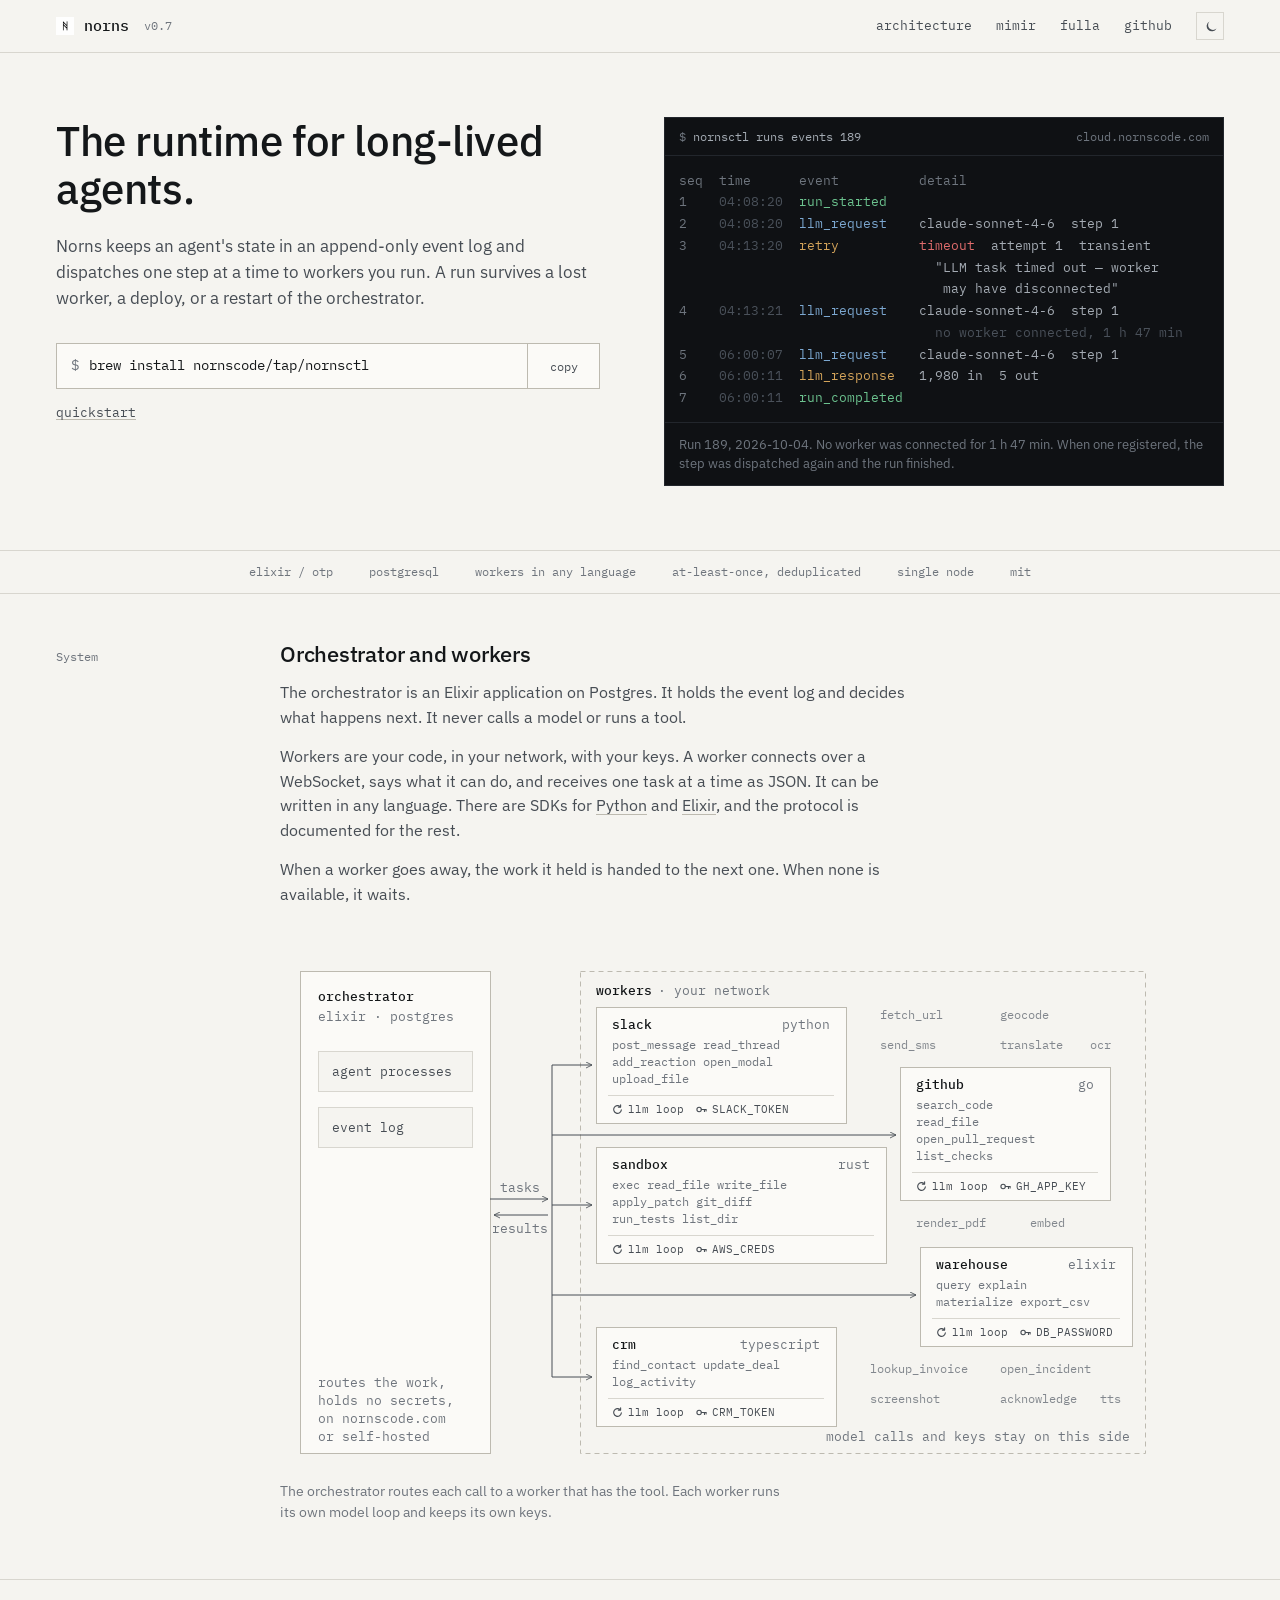
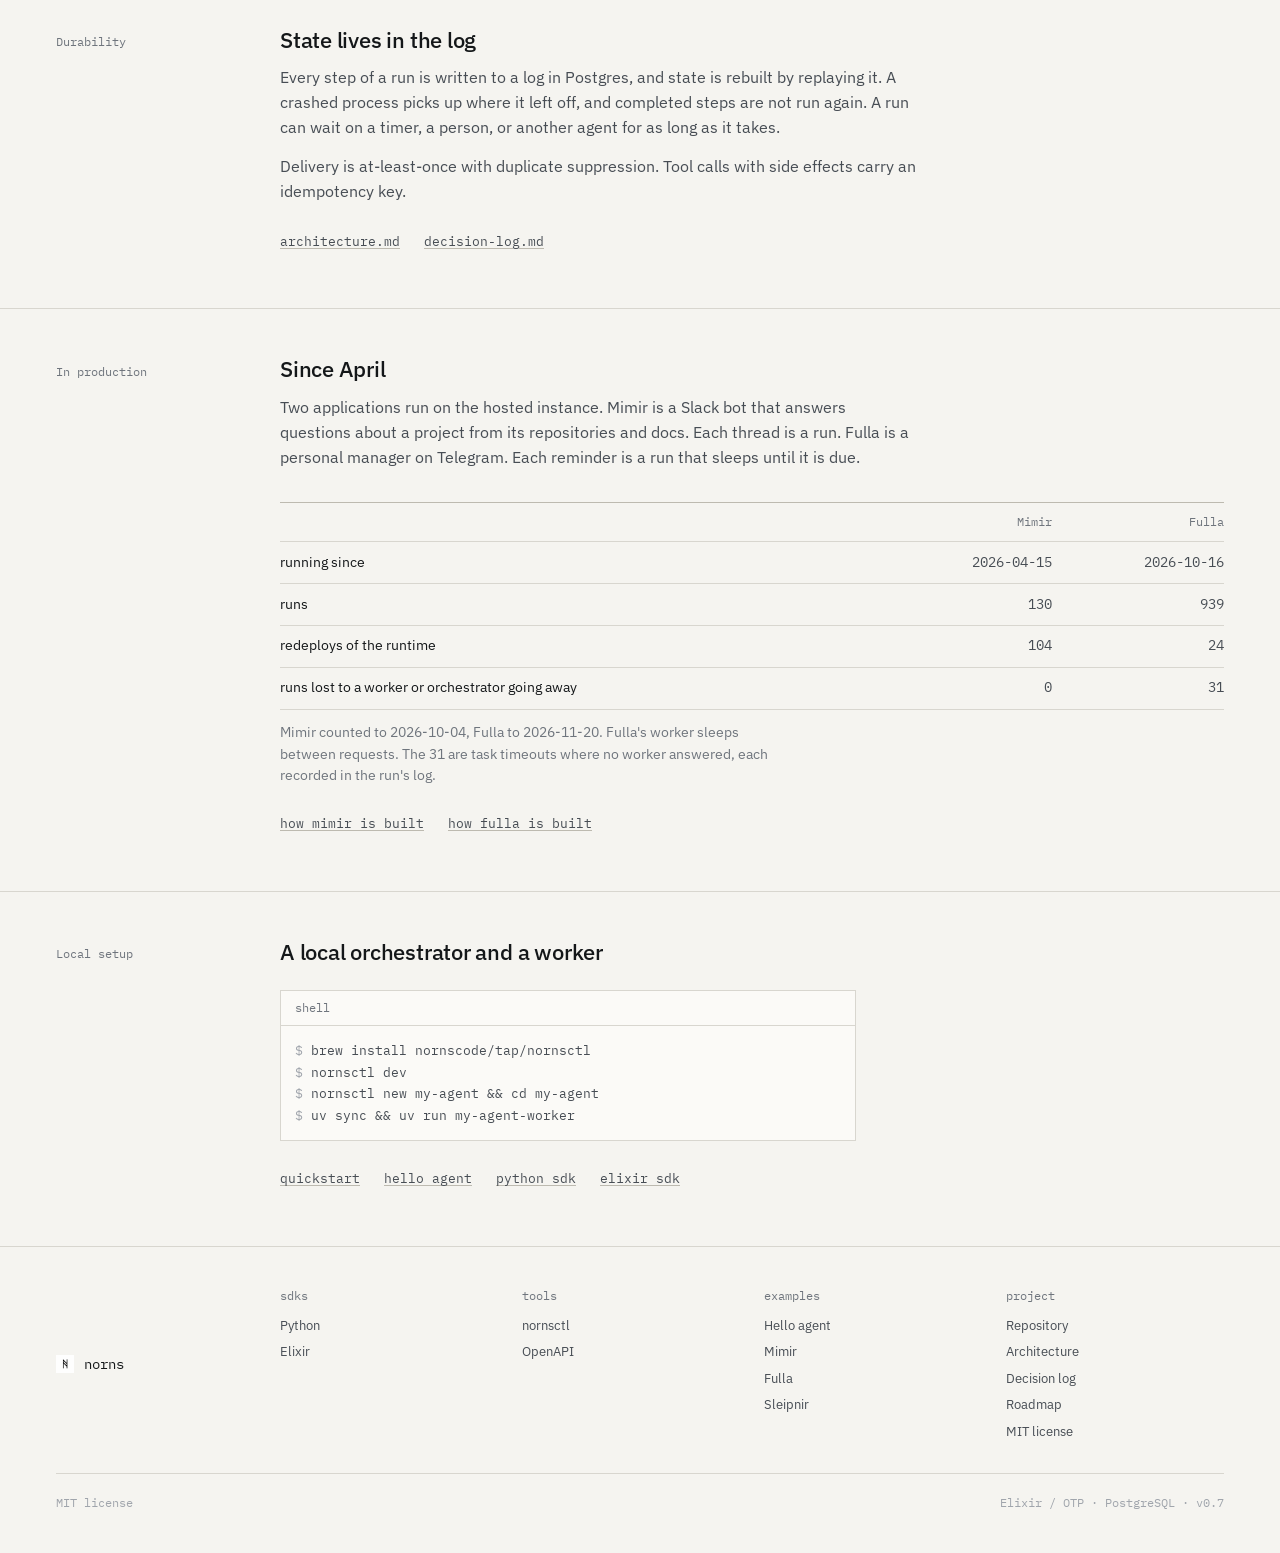
==== index.html @ c50f1bc5 "Tighten copy on homepage, Mimir and Fulla pages Cut repeated claims, split long sentences, and fix t" ====
<!doctype html>
<html lang="en">
  <head>
    <meta charset="utf-8" />
    <meta name="viewport" content="width=device-width, initial-scale=1" />
    <title>Norns — The runtime for long-lived agents</title>
    <meta
      name="description"
      content="Norns is a durable runtime for AI agents. The orchestrator holds the event log and dispatches steps; workers in your infrastructure make the LLM calls and run the tools. A run survives the loss of any worker."
    />
    <meta name="color-scheme" content="dark light" />
    <meta name="theme-color" content="#0b0d10" media="(prefers-color-scheme: dark)" />
    <meta name="theme-color" content="#f5f4f0" media="(prefers-color-scheme: light)" />

    <script>
      // Set theme before first paint to avoid flash-of-wrong-theme.
      (function () {
        try {
          var saved = localStorage.getItem("norns-theme");
          var prefersLight =
            window.matchMedia &&
            window.matchMedia("(prefers-color-scheme: light)").matches;
          document.documentElement.dataset.theme =
            saved || (prefersLight ? "light" : "dark");
        } catch (_) {
          document.documentElement.dataset.theme = "dark";
        }
      })();
    </script>

    <link rel="preconnect" href="https://fonts.googleapis.com" />
    <link rel="preconnect" href="https://fonts.gstatic.com" crossorigin />
    <link
      rel="stylesheet"
      href="https://fonts.googleapis.com/css2?family=IBM+Plex+Mono:wght@400;500&family=IBM+Plex+Sans:wght@400;500;600&display=swap"
    />

    <link rel="canonical" href="https://nornscode.com/" />

    <meta property="og:type" content="website" />
    <meta property="og:site_name" content="Norns" />
    <meta property="og:locale" content="en_US" />
    <meta property="og:url" content="https://nornscode.com/" />
    <meta property="og:title" content="Norns — The runtime for long-lived agents" />
    <meta
      property="og:description"
      content="Durable runtime for AI agents. The orchestrator holds the event log and dispatches steps; workers in your infrastructure make the LLM calls and run the tools."
    />
    <meta property="og:image" content="https://nornscode.com/assets/og.png" />
    <meta property="og:image:secure_url" content="https://nornscode.com/assets/og.png" />
    <meta property="og:image:type" content="image/png" />
    <meta property="og:image:width" content="1200" />
    <meta property="og:image:height" content="630" />
    <meta
      property="og:image:alt"
      content="Norns event log: a worker times out, no worker is available for 1 h 47 min, then a worker connects and the run completes."
    />

    <meta name="twitter:card" content="summary_large_image" />
    <meta name="twitter:title" content="Norns — The runtime for long-lived agents" />
    <meta
      name="twitter:description"
      content="Durable runtime for AI agents. The orchestrator holds the event log and dispatches steps; workers in your infrastructure make the LLM calls and run the tools."
    />
    <meta name="twitter:image" content="https://nornscode.com/assets/og.png" />
    <meta
      name="twitter:image:alt"
      content="Norns event log: a worker times out, no worker is available for 1 h 47 min, then a worker connects and the run completes."
    />

    <link rel="icon" href="/assets/norns-logo.png" type="image/png" />
    <link rel="stylesheet" href="/styles.css" />

    <!-- Privacy-friendly analytics by Plausible -->
    <script
      async
      src="https://plausible.io/js/pa-_JMyf24UGkslu-gDfceR3.js"
    ></script>
    <script>
      window.plausible =
        window.plausible ||
        function () {
          (plausible.q = plausible.q || []).push(arguments);
        };
      plausible.init =
        plausible.init ||
        function (i) {
          plausible.o = i || {};
        };
      plausible.init();
    </script>
  </head>
  <body>
    <a class="skip" href="#main">Skip to content</a>

    <header class="nav" aria-label="Primary">
      <div class="wrap nav__inner">
        <a class="nav__brand" href="/" aria-label="Norns home">
          <img class="nav__logo" src="/assets/norns-logo.png" alt="" aria-hidden="true" />
          <span class="nav__wordmark">norns</span>
          <span class="nav__version">v0.7</span>
        </a>
        <nav class="nav__links" aria-label="Resources">
          <a href="https://github.com/nornscode/norns/blob/main/docs/architecture.md">architecture</a>
          <a href="/mimir/">mimir</a>
          <a href="/fulla/">fulla</a>
          <a class="nav__github" href="https://github.com/nornscode/norns">github</a>
          <button
            type="button"
            class="theme-toggle"
            data-theme-toggle
            aria-label="Toggle color theme"
            title="Toggle theme"
          >
            <svg class="theme-toggle__sun" aria-hidden="true" viewBox="0 0 16 16" fill="none" stroke="currentColor" stroke-width="1.4" stroke-linecap="round">
              <circle cx="8" cy="8" r="3" />
              <path d="M8 1.5v1.8M8 12.7v1.8M14.5 8h-1.8M3.3 8H1.5M12.6 3.4l-1.3 1.3M4.7 11.3l-1.3 1.3M12.6 12.6l-1.3-1.3M4.7 4.7L3.4 3.4" />
            </svg>
            <svg class="theme-toggle__moon" aria-hidden="true" viewBox="0 0 16 16" fill="currentColor">
              <path d="M6.8 1.8a6.4 6.4 0 108.6 8.6 5.3 5.3 0 01-8.6-8.6z" />
            </svg>
          </button>
        </nav>
      </div>
    </header>

    <main id="main">
      <section class="hero">
        <div class="wrap hero__inner">
          <div>
            <h1 class="hero__title">The runtime for long-lived agents.</h1>
            <p class="hero__lede">
              Norns keeps an agent's state in an append-only event log and
              dispatches one step at a time to workers you run. A run
              survives a lost worker, a deploy, or a restart of the
              orchestrator.
            </p>


            <div class="install">
              <div class="install__row">
                <code id="install-cmd" class="install__cmd"><span class="install__prompt">$</span>brew install nornscode/tap/nornsctl</code>
                <button
                  type="button"
                  class="install__copy"
                  data-copy-target="#install-cmd"
                  data-copy-text="brew install nornscode/tap/nornsctl"
                  aria-label="Copy install command"
                >
                  <span class="install__copy-default" aria-hidden="true">copy</span>
                  <span class="install__copy-done" aria-hidden="true">copied</span>
                </button>
              </div>
              <div class="install__links">
                <a href="https://github.com/nornscode/norns#get-started">quickstart</a>
              </div>
            </div>
          </div>

          <figure class="log">
            <div class="log__head">
              <span><span class="tm-prompt">$ </span>nornsctl runs events 189</span>
              <span class="log__host">cloud.nornscode.com</span>
            </div>
            <pre class="log__body"><span class="tm-muted">seq</span>  <span class="tm-muted">time</span>      <span class="tm-muted">event</span>          <span class="tm-muted">detail</span>
<span class="tm-muted">1</span>    <span class="tm-dim">04:08:20</span>  <span class="tm-ok">run_started</span>
<span class="tm-muted">2</span>    <span class="tm-dim">04:08:20</span>  <span class="tm-info">llm_request</span>    claude-sonnet-4-6  step 1
<span class="tm-muted">3</span>    <span class="tm-dim">04:13:20</span>  <span class="tm-warn">retry</span>          <span class="tm-err">timeout</span>  attempt 1  transient
                                "LLM task timed out — worker
                                 may have disconnected"
<span class="tm-muted">4</span>    <span class="tm-dim">04:13:21</span>  <span class="tm-info">llm_request</span>    claude-sonnet-4-6  step 1
<span class="log__note">                                no worker connected, 1 h 47 min</span>
<span class="tm-muted">5</span>    <span class="tm-dim">06:00:07</span>  <span class="tm-info">llm_request</span>    claude-sonnet-4-6  step 1
<span class="tm-muted">6</span>    <span class="tm-dim">06:00:11</span>  <span class="tm-accent">llm_response</span>   1,980 in  5 out
<span class="tm-muted">7</span>    <span class="tm-dim">06:00:11</span>  <span class="tm-ok">run_completed</span></pre>
            <figcaption class="log__foot">
              Run 189, 2026-10-04. No worker was connected for 1 h 47
              min. When one registered, the step was dispatched again and
              the run finished.
            </figcaption>
          </figure>
        </div>
        <div class="strip">
          <div class="wrap strip__inner">
            <span>elixir / otp</span>
            <span>postgresql</span>
            <span>workers in any language</span>
            <span>at-least-once, deduplicated</span>
            <span>single node</span>
            <span>mit</span>
          </div>
        </div>
      </section>

      <section class="section" aria-labelledby="system-heading">
        <div class="wrap section__inner">
          <div class="section__label">System</div>
          <div>
            <h2 id="system-heading" class="section__title">Orchestrator and workers</h2>
            <div class="prose">
              <p>
                The orchestrator is an Elixir application on Postgres. It
                holds the event log and decides what happens next. It never
                calls a model or runs a tool.
              </p>
              <p>
                Workers are your code, in your network, with your keys. A
                worker connects over a WebSocket, says what it can do, and
                receives one task at a time as JSON. It can be written in
                any language. There are SDKs for
                <a href="https://github.com/nornscode/norns-sdk-python">Python</a>
                and <a href="https://github.com/nornscode/norns-sdk-elixir">Elixir</a>,
                and the protocol is documented for the rest.
              </p>
              <p>
                When a worker goes away, the work it held is handed to the
                next one. When none is available, it waits.
              </p>
            </div>

            <figure class="figure">
              <svg class="diagram" viewBox="0 0 880 520" role="img" aria-label="An orchestrator sends tasks to workers in your network. Each worker runs its own LLM loop and holds its own keys; the orchestrator holds none.">
                <defs>
                  <marker id="arr" viewBox="0 0 10 10" refX="9" refY="5" markerWidth="7" markerHeight="7" orient="auto-start-reverse">
                    <path d="M0 0.5 L9 5 L0 9.5" fill="none" stroke="currentColor" stroke-width="1.2" />
                  </marker>
                  <symbol id="i-loop" viewBox="0 0 12 12">
                    <path d="M10.2 6.4 A4.2 4.2 0 1 1 8.9 2.9" fill="none" stroke="currentColor" stroke-width="1.2" stroke-linecap="round" />
                    <path d="M9.4 0.9 V3.4 H6.9" fill="none" stroke="currentColor" stroke-width="1.2" stroke-linecap="round" stroke-linejoin="round" />
                  </symbol>
                  <symbol id="i-key" viewBox="0 0 12 12">
                    <circle cx="3.4" cy="6" r="2.4" fill="none" stroke="currentColor" stroke-width="1.2" />
                    <path d="M5.8 6 H11.2 M9.2 6 V8.2 M11 6 V7.6" fill="none" stroke="currentColor" stroke-width="1.2" stroke-linecap="round" />
                  </symbol>
                </defs>

                <g class="dg-box">
                  <rect x="20.5" y="24.5" width="190" height="482" />
                  <text x="38" y="54" class="dg-title">orchestrator</text>
                  <text x="38" y="74" class="dg-dim">elixir · postgres</text>
                  <rect x="38.5" y="104.5" width="154" height="40" class="dg-inner" />
                  <text x="52" y="129">agent processes</text>
                  <rect x="38.5" y="160.5" width="154" height="40" class="dg-inner" />
                  <text x="52" y="185">event log</text>
                  <text x="38" y="440" class="dg-dim">routes the work,</text>
                  <text x="38" y="458" class="dg-dim">holds no secrets,</text>
                  <text x="38" y="476" class="dg-dim">on nornscode.com</text>
                  <text x="38" y="494" class="dg-dim">or self-hosted</text>
                </g>

                <g class="dg-zone">
                  <rect x="300.5" y="24.5" width="565" height="482" />
                  <text x="316" y="48" class="dg-title">workers</text>
                  <text x="378" y="48" class="dg-dim">· your network</text>
                  <text x="850" y="494" text-anchor="end" class="dg-dim">model calls and keys stay on this side</text>
                </g>

                <g class="dg-arrow">
                  <line x1="210" y1="252" x2="268" y2="252" marker-end="url(#arr)" />
                  <line x1="268" y1="268" x2="214" y2="268" marker-end="url(#arr)" />
                  <text x="240" y="245" text-anchor="middle" class="dg-dim">tasks</text>
                  <text x="240" y="286" text-anchor="middle" class="dg-dim">results</text>
                  <line x1="272" y1="118" x2="272" y2="430" class="dg-bus" />
                  <line x1="272" y1="118" x2="312" y2="118" marker-end="url(#arr)" />
                  <line x1="272" y1="188" x2="616" y2="188" marker-end="url(#arr)" />
                  <line x1="272" y1="258" x2="312" y2="258" marker-end="url(#arr)" />
                  <line x1="272" y1="348" x2="636" y2="348" marker-end="url(#arr)" />
                  <line x1="272" y1="430" x2="312" y2="430" marker-end="url(#arr)" />
                </g>

                <g class="dg-box">
                  <rect x="316.5" y="60.5" width="250" height="116" />
                  <text x="332" y="82" class="dg-title">slack</text>
                  <text x="550" y="82" text-anchor="end" class="dg-dim">python</text>
                  <text x="332" y="102" class="dg-tools">post_message  read_thread</text>
                  <text x="332" y="119" class="dg-tools">add_reaction  open_modal</text>
                  <text x="332" y="136" class="dg-tools">upload_file</text>
                  <line x1="328" y1="148.5" x2="554" y2="148.5" class="dg-rule" />
                  <use href="#i-loop" x="332" y="157" width="11" height="11" />
                  <text x="348" y="166" class="dg-foot">llm loop</text>
                  <use href="#i-key" x="416" y="157" width="11" height="11" />
                  <text x="432" y="166" class="dg-foot">SLACK_TOKEN</text>
                </g>
                <g class="dg-box">
                  <rect x="620.5" y="120.5" width="210" height="133" />
                  <text x="636" y="142" class="dg-title">github</text>
                  <text x="814" y="142" text-anchor="end" class="dg-dim">go</text>
                  <text x="636" y="162" class="dg-tools">search_code</text>
                  <text x="636" y="179" class="dg-tools">read_file</text>
                  <text x="636" y="196" class="dg-tools">open_pull_request</text>
                  <text x="636" y="213" class="dg-tools">list_checks</text>
                  <line x1="632" y1="225.5" x2="818" y2="225.5" class="dg-rule" />
                  <use href="#i-loop" x="636" y="234" width="11" height="11" />
                  <text x="652" y="243" class="dg-foot">llm loop</text>
                  <use href="#i-key" x="720" y="234" width="11" height="11" />
                  <text x="736" y="243" class="dg-foot">GH_APP_KEY</text>
                </g>
                <g class="dg-box">
                  <rect x="316.5" y="200.5" width="290" height="116" />
                  <text x="332" y="222" class="dg-title">sandbox</text>
                  <text x="590" y="222" text-anchor="end" class="dg-dim">rust</text>
                  <text x="332" y="242" class="dg-tools">exec  read_file  write_file</text>
                  <text x="332" y="259" class="dg-tools">apply_patch  git_diff</text>
                  <text x="332" y="276" class="dg-tools">run_tests  list_dir</text>
                  <line x1="328" y1="288.5" x2="594" y2="288.5" class="dg-rule" />
                  <use href="#i-loop" x="332" y="297" width="11" height="11" />
                  <text x="348" y="306" class="dg-foot">llm loop</text>
                  <use href="#i-key" x="416" y="297" width="11" height="11" />
                  <text x="432" y="306" class="dg-foot">AWS_CREDS</text>
                </g>
                <g class="dg-box">
                  <rect x="640.5" y="300.5" width="212" height="99" />
                  <text x="656" y="322" class="dg-title">warehouse</text>
                  <text x="836" y="322" text-anchor="end" class="dg-dim">elixir</text>
                  <text x="656" y="342" class="dg-tools">query  explain</text>
                  <text x="656" y="359" class="dg-tools">materialize  export_csv</text>
                  <line x1="652" y1="371.5" x2="840" y2="371.5" class="dg-rule" />
                  <use href="#i-loop" x="656" y="380" width="11" height="11" />
                  <text x="672" y="389" class="dg-foot">llm loop</text>
                  <use href="#i-key" x="740" y="380" width="11" height="11" />
                  <text x="756" y="389" class="dg-foot">DB_PASSWORD</text>
                </g>
                <g class="dg-box">
                  <rect x="316.5" y="380.5" width="240" height="99" />
                  <text x="332" y="402" class="dg-title">crm</text>
                  <text x="540" y="402" text-anchor="end" class="dg-dim">typescript</text>
                  <text x="332" y="422" class="dg-tools">find_contact  update_deal</text>
                  <text x="332" y="439" class="dg-tools">log_activity</text>
                  <line x1="328" y1="451.5" x2="544" y2="451.5" class="dg-rule" />
                  <use href="#i-loop" x="332" y="460" width="11" height="11" />
                  <text x="348" y="469" class="dg-foot">llm loop</text>
                  <use href="#i-key" x="416" y="460" width="11" height="11" />
                  <text x="432" y="469" class="dg-foot">CRM_TOKEN</text>
                </g>

                <text x="600" y="72" class="dg-float">fetch_url</text>
                <text x="720" y="72" class="dg-float">geocode</text>
                <text x="600" y="102" class="dg-float">send_sms</text>
                <text x="720" y="102" class="dg-float">translate</text>
                <text x="810" y="102" class="dg-float">ocr</text>
                <text x="636" y="280" class="dg-float">render_pdf</text>
                <text x="750" y="280" class="dg-float">embed</text>
                <text x="590" y="426" class="dg-float">lookup_invoice</text>
                <text x="720" y="426" class="dg-float">open_incident</text>
                <text x="590" y="456" class="dg-float">screenshot</text>
                <text x="720" y="456" class="dg-float">acknowledge</text>
                <text x="820" y="456" class="dg-float">tts</text>
              </svg>
              <figcaption class="figure__cap">
                The orchestrator routes each call to a worker that has the
                tool. Each worker runs its own model loop and keeps its own
                keys.
              </figcaption>
            </figure>
          </div>
        </div>
      </section>

      <section class="section" aria-labelledby="log-heading">
        <div class="wrap section__inner">
          <div class="section__label">Durability</div>
          <div>
            <h2 id="log-heading" class="section__title">State lives in the log</h2>
            <div class="prose">
              <p>
                Every step of a run is written to a log in Postgres, and
                state is rebuilt by replaying it. A crashed process picks up
                where it left off, and completed steps are not run again. A
                run can wait on a timer, a
                person, or another agent for as long as it takes.
              </p>
              <p>
                Delivery is at-least-once with duplicate suppression. Tool
                calls with side effects carry an idempotency key.
              </p>
            </div>
            <div class="links">
              <a href="https://github.com/nornscode/norns/blob/main/docs/architecture.md">architecture.md</a>
              <a href="https://github.com/nornscode/norns/blob/main/docs/decision-log.md">decision-log.md</a>
            </div>
          </div>
        </div>
      </section>

      <section class="section" aria-labelledby="record-heading">
        <div class="wrap section__inner">
          <div class="section__label">In production</div>
          <div>
            <h2 id="record-heading" class="section__title">Since April</h2>
            <p class="section__lede">
              Two applications run on the hosted instance. Mimir is a Slack
              bot that answers questions about a project from its
              repositories and docs. Each thread is a run. Fulla is a
              personal manager on Telegram. Each reminder is a run that
              sleeps until it is due.
            </p>
            <div class="table-wrap">
              <table class="spec">
                <thead>
                  <tr><th></th><th class="num">Mimir</th><th class="num">Fulla</th></tr>
                </thead>
                <tbody>
                  <tr><td>running since</td><td class="num">2026-04-15</td><td class="num">2026-10-16</td></tr>
                  <tr><td>runs</td><td class="num">130</td><td class="num">939</td></tr>
                  <tr><td>redeploys of the runtime</td><td class="num">104</td><td class="num">24</td></tr>
                  <tr><td>runs lost to a worker or orchestrator going away</td><td class="num">0</td><td class="num">31</td></tr>
                </tbody>
              </table>
            </div>
            <p class="block__note">
              Mimir counted to 2026-10-04, Fulla to 2026-11-20. Fulla's
              worker sleeps between requests. The 31 are task timeouts where
              no worker answered, each recorded in the run's log.
            </p>
            <div class="links">
              <a href="/mimir/">how mimir is built</a>
              <a href="/fulla/">how fulla is built</a>
            </div>
          </div>
        </div>
      </section>

      <section class="section" aria-labelledby="setup-heading">
        <div class="wrap section__inner">
          <div class="section__label">Local setup</div>
          <div>
            <h2 id="setup-heading" class="section__title">A local orchestrator and a worker</h2>
            <figure class="code" style="max-width: 36rem">
              <figcaption class="code__cap"><span>shell</span></figcaption>
              <pre class="code__body"><code><span class="cb-prompt">$</span>brew install nornscode/tap/nornsctl
<span class="cb-prompt">$</span>nornsctl dev
<span class="cb-prompt">$</span>nornsctl new my-agent && cd my-agent
<span class="cb-prompt">$</span>uv sync && uv run my-agent-worker</code></pre>
            </figure>
            <div class="links">
              <a href="https://github.com/nornscode/norns#get-started">quickstart</a>
              <a href="https://github.com/nornscode/norns-hello-agent">hello agent</a>
              <a href="https://github.com/nornscode/norns-sdk-python">python sdk</a>
              <a href="https://github.com/nornscode/norns-sdk-elixir">elixir sdk</a>
            </div>
          </div>
        </div>
      </section>
    </main>

    <footer class="footer">
      <div class="wrap footer__inner">
        <div class="footer__brand">
          <img class="nav__logo" src="/assets/norns-logo.png" alt="" aria-hidden="true" />
          <span>norns</span>
        </div>

        <div class="footer__cols">
          <div class="footer__col">
            <div class="footer__heading">sdks</div>
            <ul role="list">
              <li><a href="https://github.com/nornscode/norns-sdk-python">Python</a></li>
              <li><a href="https://github.com/nornscode/norns-sdk-elixir">Elixir</a></li>
            </ul>
          </div>
          <div class="footer__col">
            <div class="footer__heading">tools</div>
            <ul role="list">
              <li><a href="https://github.com/nornscode/nornsctl">nornsctl</a></li>
              <li><a href="https://github.com/nornscode/norns/blob/main/openapi.yaml">OpenAPI</a></li>
            </ul>
          </div>
          <div class="footer__col">
            <div class="footer__heading">examples</div>
            <ul role="list">
              <li><a href="https://github.com/nornscode/norns-hello-agent">Hello agent</a></li>
              <li><a href="/mimir/">Mimir</a></li>
              <li><a href="/fulla/">Fulla</a></li>
              <li><a href="https://github.com/nornscode/sleipnir">Sleipnir</a></li>
            </ul>
          </div>
          <div class="footer__col">
            <div class="footer__heading">project</div>
            <ul role="list">
              <li><a href="https://github.com/nornscode/norns">Repository</a></li>
              <li><a href="https://github.com/nornscode/norns/blob/main/docs/architecture.md">Architecture</a></li>
              <li><a href="https://github.com/nornscode/norns/blob/main/docs/decision-log.md">Decision log</a></li>
              <li><a href="https://github.com/nornscode/norns/blob/main/docs/roadmap.md">Roadmap</a></li>
              <li><a href="https://github.com/nornscode/norns/blob/main/LICENSE">MIT license</a></li>
            </ul>
          </div>
        </div>

        <div class="footer__bottom">
          <span>MIT license</span>
          <span>Elixir / OTP · PostgreSQL · v0.7</span>
        </div>
      </div>
    </footer>

    <script src="/script.js" defer></script>
  </body>
</html>
---- styles.css ----
/* nornscode.com
   Flat, dense, documentation-first. Two type families (Plex Sans for
   prose, Plex Mono for everything that names a thing in the system),
   hairline rules, square corners, no decorative gradients or shadows. */

:root {
  color-scheme: dark;

  --bg: #0b0d10;
  --bg-1: #0f1114;
  --bg-2: #14171b;
  --line: #22262c;
  --line-2: #30353d;

  --fg: #e4e7ea;
  --fg-2: #a4abb3;
  --fg-3: #6e757e;
  --fg-4: #4a515a;

  --accent: #d4a45a;
  --ok: #6cc38f;
  --err: #e06c6c;
  --warn: #d4a45a;
  --info: #7ca8d1;

  --logo-invert: 1;

  --sans: "IBM Plex Sans", "Helvetica Neue", Helvetica, Arial, system-ui, sans-serif;
  --mono: "IBM Plex Mono", "JetBrains Mono", ui-monospace, SFMono-Regular, Menlo, Consolas, monospace;

  --max: 76rem;
  --gutter: 1.5rem;
  --label-col: 11rem;
}

:root[data-theme="light"] {
  color-scheme: light;

  --bg: #f5f4f0;
  --bg-1: #fbfaf7;
  --bg-2: #ecebe6;
  --line: #d8d6cf;
  --line-2: #bdbab0;

  --fg: #141719;
  --fg-2: #474d54;
  --fg-3: #6f757d;
  --fg-4: #a0a5ac;

  --accent: #8a5f14;
  --ok: #2b7a4b;
  --err: #b23f3f;
  --warn: #8a5f14;
  --info: #2c6a96;

  --logo-invert: 0;
}

*,
*::before,
*::after {
  box-sizing: border-box;
}

html {
  background: var(--bg);
  color: var(--fg);
  font-family: var(--sans);
  font-size: 16px;
  line-height: 1.55;
  -webkit-font-smoothing: antialiased;
  -moz-osx-font-smoothing: grayscale;
}

body {
  margin: 0;
  min-height: 100vh;
  background: var(--bg);
}

a {
  color: inherit;
  text-decoration: underline;
  text-decoration-color: var(--line-2);
  text-underline-offset: 0.18em;
  text-decoration-thickness: 1px;
}
a:hover {
  text-decoration-color: currentColor;
}
a:focus-visible,
button:focus-visible {
  outline: 1px solid var(--fg);
  outline-offset: 2px;
}

button {
  font-family: inherit;
  cursor: pointer;
}

h1,
h2,
h3,
h4,
p,
dl,
dd,
figure {
  margin: 0;
}

h1,
h2,
h3 {
  font-weight: 500;
  letter-spacing: -0.01em;
  line-height: 1.2;
}

code,
pre,
kbd {
  font-family: var(--mono);
  font-variant-ligatures: none;
}

p code,
td code,
dd code,
li code {
  font-size: 0.9em;
  color: var(--fg);
}

.skip {
  position: absolute;
  left: -9999px;
  top: 0;
  padding: 0.5rem 0.75rem;
  background: var(--bg-2);
  color: var(--fg);
  z-index: 100;
}
.skip:focus {
  left: 0.5rem;
  top: 0.5rem;
}

.wrap {
  max-width: var(--max);
  margin: 0 auto;
  padding-left: var(--gutter);
  padding-right: var(--gutter);
}

/* ----------------------------- Nav ----------------------------- */

.nav {
  border-bottom: 1px solid var(--line);
}

.nav__inner {
  display: flex;
  align-items: center;
  justify-content: space-between;
  gap: 2rem;
  height: 3.25rem;
}

.nav__brand {
  display: inline-flex;
  align-items: center;
  gap: 0.6rem;
  text-decoration: none;
  color: var(--fg);
}

.nav__logo {
  width: 18px;
  height: 18px;
  filter: invert(var(--logo-invert));
}

.nav__wordmark {
  font-family: var(--mono);
  font-size: 0.92rem;
  font-weight: 500;
}

.nav__version {
  font-family: var(--mono);
  font-size: 0.78rem;
  color: var(--fg-3);
  margin-left: 0.35rem;
}

.nav__links {
  display: inline-flex;
  align-items: center;
  gap: 1.5rem;
  font-family: var(--mono);
  font-size: 0.82rem;
}
.nav__links a {
  color: var(--fg-2);
  text-decoration: none;
}
.nav__links a:hover {
  color: var(--fg);
}

.theme-toggle {
  display: inline-grid;
  place-items: center;
  width: 28px;
  height: 28px;
  padding: 0;
  border: 1px solid var(--line);
  background: transparent;
  color: var(--fg-2);
}
.theme-toggle:hover {
  border-color: var(--line-2);
  color: var(--fg);
}
.theme-toggle svg {
  width: 13px;
  height: 13px;
}
.theme-toggle__moon {
  display: none;
}
:root[data-theme="light"] .theme-toggle__sun {
  display: none;
}
:root[data-theme="light"] .theme-toggle__moon {
  display: block;
}

/* ----------------------------- Hero ----------------------------- */

.hero {
  border-bottom: 1px solid var(--line);
}

.hero__inner {
  display: grid;
  grid-template-columns: minmax(0, 1fr) minmax(0, 1fr);
  gap: 0 3rem;
  padding-top: 4rem;
  padding-bottom: 4rem;
}

.hero__title {
  font-size: clamp(1.9rem, 3.4vw, 2.6rem);
  line-height: 1.15;
  max-width: 22ch;
  margin-bottom: 1.25rem;
}

.hero__lede {
  color: var(--fg-2);
  font-size: 1.05rem;
  max-width: 54ch;
  margin-bottom: 2rem;
}

.hero__lede + .hero__lede {
  margin-top: -1rem;
}

/* Key/value facts: a plain two-column definition list with rules. */
.facts {
  display: grid;
  grid-template-columns: max-content minmax(0, 1fr);
  border-top: 1px solid var(--line);
  font-size: 0.86rem;
  margin-bottom: 2rem;
  max-width: 34rem;
}
.facts dt,
.facts dd {
  padding: 0.5rem 0;
  border-bottom: 1px solid var(--line);
}
.facts dt {
  font-family: var(--mono);
  color: var(--fg-3);
  padding-right: 2rem;
}
.facts dd {
  color: var(--fg);
}
.facts dd a {
  color: var(--fg-2);
}

.install {
  max-width: 34rem;
  margin-top: 0.5rem;
}

.strip {
  border-top: 1px solid var(--line);
}
.strip__inner {
  display: flex;
  flex-wrap: wrap;
  justify-content: center;
  gap: 0.35rem 2.25rem;
  padding-top: 0.7rem;
  padding-bottom: 0.7rem;
  font-family: var(--mono);
  font-size: 0.78rem;
  color: var(--fg-3);
}

.install__row {
  display: flex;
  align-items: stretch;
  border: 1px solid var(--line-2);
  background: var(--bg-1);
}

.install__cmd {
  flex: 1;
  padding: 0.7rem 0.9rem;
  font-size: 0.88rem;
  color: var(--fg);
  white-space: nowrap;
  overflow-x: auto;
}

.install__prompt {
  color: var(--fg-3);
  margin-right: 0.6rem;
  user-select: none;
}

.install__copy {
  font-family: var(--mono);
  position: relative;
  padding: 0 0.9rem;
  border: 0;
  border-left: 1px solid var(--line-2);
  background: transparent;
  color: var(--fg-2);
  font-size: 0.78rem;
  min-width: 4.5rem;
}
.install__copy:hover {
  color: var(--fg);
  background: var(--bg-2);
}
.install__copy-done {
  position: absolute;
  inset: 0;
  display: grid;
  place-items: center;
  color: var(--ok);
  opacity: 0;
}
.install__copy.is-copied .install__copy-default {
  opacity: 0;
}
.install__copy.is-copied .install__copy-done {
  opacity: 1;
}

.install__links {
  margin-top: 0.9rem;
  font-family: var(--mono);
  font-size: 0.8rem;
  color: var(--fg-3);
  display: flex;
  flex-wrap: wrap;
  gap: 0.4rem 1.25rem;
}
.install__links a {
  color: var(--fg-2);
}

/* ---------------------------- Log panel --------------------------- */

.log {
  /* The log keeps the dark palette in both themes: it is output from a
     terminal, not part of the page chrome. */
  --bg-1: #0f1114;
  --bg-2: #14171b;
  --line: #22262c;
  --fg: #e4e7ea;
  --fg-2: #a4abb3;
  --fg-3: #6e757e;
  --fg-4: #4a515a;
  --accent: #d4a45a;
  --ok: #6cc38f;
  --err: #e06c6c;
  --warn: #d4a45a;
  --info: #7ca8d1;

  border: 1px solid var(--line);
  background: var(--bg-1);
  color: var(--fg-2);
  min-width: 0;
  align-self: start;
}

.log__head {
  display: flex;
  justify-content: space-between;
  gap: 1rem;
  padding: 0.55rem 0.9rem;
  border-bottom: 1px solid var(--line);
  font-family: var(--mono);
  font-size: 0.78rem;
  color: var(--fg-2);
  white-space: nowrap;
  overflow-x: auto;
}
.log__host {
  color: var(--fg-3);
}

.log__body {
  margin: 0;
  padding: 0.85rem 0.9rem;
  font-family: var(--mono);
  font-size: 0.8rem;
  line-height: 1.7;
  overflow-x: auto;
  white-space: pre;
}

.log__note {
  color: var(--fg-4);
}

.log__foot {
  padding: 0.7rem 0.9rem;
  border-top: 1px solid var(--line);
  font-size: 0.82rem;
  line-height: 1.5;
  color: var(--fg-3);
}

.tm-prompt {
  color: var(--fg-3);
}
.tm-ok {
  color: var(--ok);
}
.tm-err {
  color: var(--err);
}
.tm-warn {
  color: var(--warn);
}
.tm-info {
  color: var(--info);
}
.tm-muted {
  color: var(--fg-3);
}
.tm-dim {
  color: var(--fg-4);
}
.tm-accent {
  color: var(--accent);
}

/* --------------------------- Sections --------------------------- */

.section {
  border-bottom: 1px solid var(--line);
}

.section__inner {
  display: grid;
  grid-template-columns: var(--label-col) minmax(0, 1fr);
  gap: 0 3rem;
  padding-top: 3rem;
  padding-bottom: 3.5rem;
}

.section__label {
  font-family: var(--mono);
  font-size: 0.78rem;
  color: var(--fg-3);
  padding-top: 0.3rem;
}

.section__title {
  font-size: 1.35rem;
  margin-bottom: 0.75rem;
}

.section__lede {
  color: var(--fg-2);
  max-width: 64ch;
  margin-bottom: 2rem;
}
.section__lede + .section__lede {
  margin-top: -1.25rem;
}

.prose {
  color: var(--fg-2);
  max-width: 64ch;
}
.prose p + p {
  margin-top: 0.9rem;
}
.prose strong {
  color: var(--fg);
  font-weight: 500;
}

/* Sub-blocks within a section */
.block + .block,
.block__note + .block,
.table-wrap + .block,
.prose + .block {
  margin-top: 2.5rem;
}
.block__title {
  font-family: var(--mono);
  font-size: 0.8rem;
  font-weight: 500;
  color: var(--fg);
  margin-bottom: 0.75rem;
}
.block__note {
  margin-top: 0.8rem;
  font-size: 0.86rem;
  color: var(--fg-3);
  max-width: 64ch;
}

/* --------------------------- Tables --------------------------- */

.table-wrap {
  overflow-x: auto;
}

.spec {
  width: 100%;
  border-collapse: collapse;
  font-size: 0.875rem;
  border-top: 1px solid var(--line-2);
}
.spec th,
.spec td {
  text-align: left;
  vertical-align: top;
  padding: 0.6rem 1.25rem 0.6rem 0;
  border-bottom: 1px solid var(--line);
}
.spec th {
  font-family: var(--mono);
  font-weight: 400;
  font-size: 0.78rem;
  color: var(--fg-3);
}
.spec td {
  color: var(--fg-2);
}
.spec td:first-child {
  color: var(--fg);
  white-space: nowrap;
}
.spec td.mono,
.spec td:first-child.mono {
  font-family: var(--mono);
  font-size: 0.82rem;
}
.spec td code {
  background: transparent;
  border: 0;
  padding: 0;
  font-size: 0.94em;
  color: var(--fg);
}
.spec th:last-child,
.spec td:last-child {
  padding-right: 0;
}
.spec .num {
  text-align: right;
  font-family: var(--mono);
  font-variant-numeric: tabular-nums;
  white-space: nowrap;
}

/* Two-column definition rows (execution model) */
.rows {
  border-top: 1px solid var(--line-2);
}
.row {
  display: grid;
  grid-template-columns: 9rem minmax(0, 1fr);
  gap: 0 2rem;
  padding: 1.1rem 0 1.2rem;
  border-bottom: 1px solid var(--line);
}
.row__key {
  font-family: var(--mono);
  font-size: 0.82rem;
  color: var(--fg);
  padding-top: 0.15rem;
}
.row__key small {
  display: block;
  color: var(--fg-3);
  font-size: 0.76rem;
  margin-top: 0.15rem;
}
.row__body {
  color: var(--fg-2);
  font-size: 0.92rem;
  max-width: 64ch;
}
.row__body p + p {
  margin-top: 0.6rem;
}

/* --------------------------- Diagram --------------------------- */

.figure {
  margin-top: 2.5rem;
}

.diagram {
  display: block;
  width: 100%;
  height: auto;
  max-width: 55rem;
  color: var(--fg-2);
  font-family: var(--mono);
  font-size: 12.5px;
}
.diagram text {
  fill: var(--fg-2);
}
.diagram .dg-title {
  fill: var(--fg);
  font-weight: 500;
}
.diagram .dg-dim {
  fill: var(--fg-3);
}
.diagram .dg-tools {
  fill: var(--fg-3);
  font-size: 11.5px;
}
.diagram .dg-float {
  fill: var(--fg-3);
  font-size: 11.5px;
  opacity: 0.85;
}
.diagram .dg-bus {
  stroke: currentColor;
  stroke-width: 1;
}
.diagram rect {
  fill: var(--bg-1);
  stroke: var(--line-2);
  stroke-width: 1;
}
.diagram rect.dg-inner {
  fill: var(--bg);
  stroke: var(--line);
}
.diagram .dg-zone rect {
  fill: none;
  stroke: var(--line-2);
  stroke-dasharray: 5 4;
}
.diagram .dg-rule {
  stroke: var(--line);
  stroke-width: 1;
}
.diagram .dg-foot {
  fill: var(--fg-2);
  font-size: 11px;
}
.diagram use {
  color: var(--fg-2);
}
.diagram .dg-arrow line {
  stroke: currentColor;
  stroke-width: 1;
}
.diagram .dg-lost rect {
  stroke-dasharray: 4 4;
  stroke: var(--line-2);
}
.diagram .dg-lost text,
.diagram .dg-lost .dg-title {
  fill: var(--fg-4);
}
.diagram .dg-lost line {
  stroke: var(--fg-4);
  stroke-dasharray: 4 4;
}
.diagram .dg-lost marker path {
  stroke: var(--fg-4);
}

.figure__cap {
  margin-top: 0.9rem;
  font-size: 0.86rem;
  line-height: 1.5;
  color: var(--fg-3);
  max-width: 64ch;
}

/* --------------------------- Code --------------------------- */

.section__title + .code {
  margin-top: 1.5rem;
}

.code {
  border: 1px solid var(--line);
  background: var(--bg-1);
  min-width: 0;
}
.code__cap {
  display: flex;
  justify-content: space-between;
  padding: 0.5rem 0.9rem;
  border-bottom: 1px solid var(--line);
  font-family: var(--mono);
  font-size: 0.76rem;
  color: var(--fg-3);
}
.code__body {
  margin: 0;
  padding: 0.85rem 0.9rem;
  font-size: 0.82rem;
  line-height: 1.65;
  color: var(--fg-2);
  overflow-x: auto;
}
.code__body code {
  font: inherit;
  color: inherit;
  background: transparent;
  border: 0;
  padding: 0;
}
.cb-prompt {
  color: var(--fg-4);
  user-select: none;
  margin-right: 0.5rem;
}
.cb-k {
  color: var(--fg);
}
.cb-s {
  color: var(--info);
}
.cb-c {
  color: var(--fg-4);
}

.code-grid {
  display: grid;
  grid-template-columns: repeat(2, minmax(0, 1fr));
  gap: 1rem;
  align-items: stretch;
}
.code-grid + .block {
  margin-top: 2.5rem;
}

/* --------------------------- Links row --------------------------- */

.links {
  margin-top: 1.75rem;
  display: flex;
  flex-wrap: wrap;
  gap: 0.5rem 1.5rem;
  font-family: var(--mono);
  font-size: 0.82rem;
}
.links a {
  color: var(--fg-2);
}
.links a:hover {
  color: var(--fg);
}

/* ----------------------------- Footer ----------------------------- */

.footer {
  color: var(--fg-3);
  font-size: 0.84rem;
}

.footer__inner {
  padding-top: 2.5rem;
  padding-bottom: 2.5rem;
  display: grid;
  grid-template-columns: var(--label-col) minmax(0, 1fr);
  gap: 2rem 3rem;
}

.footer__brand {
  display: flex;
  align-items: center;
  gap: 0.6rem;
  color: var(--fg);
  font-family: var(--mono);
  font-size: 0.9rem;
}

.footer__cols {
  display: grid;
  grid-template-columns: repeat(4, minmax(0, 1fr));
  gap: 1.5rem;
}

.footer__heading {
  font-family: var(--mono);
  font-size: 0.76rem;
  color: var(--fg-3);
  margin-bottom: 0.6rem;
}

.footer__col ul {
  list-style: none;
  margin: 0;
  padding: 0;
  display: flex;
  flex-direction: column;
  gap: 0.35rem;
}
.footer__col a {
  color: var(--fg-2);
  text-decoration: none;
}
.footer__col a:hover {
  color: var(--fg);
}

.footer__bottom {
  grid-column: 1 / -1;
  display: flex;
  justify-content: space-between;
  flex-wrap: wrap;
  gap: 0.5rem 1.5rem;
  padding-top: 1.25rem;
  border-top: 1px solid var(--line);
  font-family: var(--mono);
  font-size: 0.76rem;
  color: var(--fg-4);
}

/* ---------------------------- Responsive ---------------------------- */

@media (max-width: 960px) {
  .hero__inner {
    grid-template-columns: minmax(0, 1fr);
    gap: 2.5rem;
    padding-top: 2.5rem;
    padding-bottom: 3rem;
  }
  .section__inner,
  .footer__inner {
    grid-template-columns: minmax(0, 1fr);
    gap: 1rem 0;
  }
  .code-grid {
    grid-template-columns: minmax(0, 1fr);
  }
  .footer__cols {
    grid-template-columns: repeat(2, minmax(0, 1fr));
  }
}

@media (max-width: 640px) {
  :root {
    --gutter: 1rem;
  }
  .nav__links {
    gap: 1rem;
  }
  .nav__links a:not(.nav__github) {
    display: none;
  }
  .hero__title {
    font-size: 1.7rem;
  }
  .row {
    grid-template-columns: minmax(0, 1fr);
    gap: 0.4rem 0;
  }
  .row__key small {
    display: inline;
    margin-left: 0.5rem;
  }
  .facts dt {
    padding-right: 1.25rem;
  }
  .spec td:first-child {
    white-space: normal;
  }
  .footer__cols {
    grid-template-columns: repeat(2, minmax(0, 1fr));
  }
}
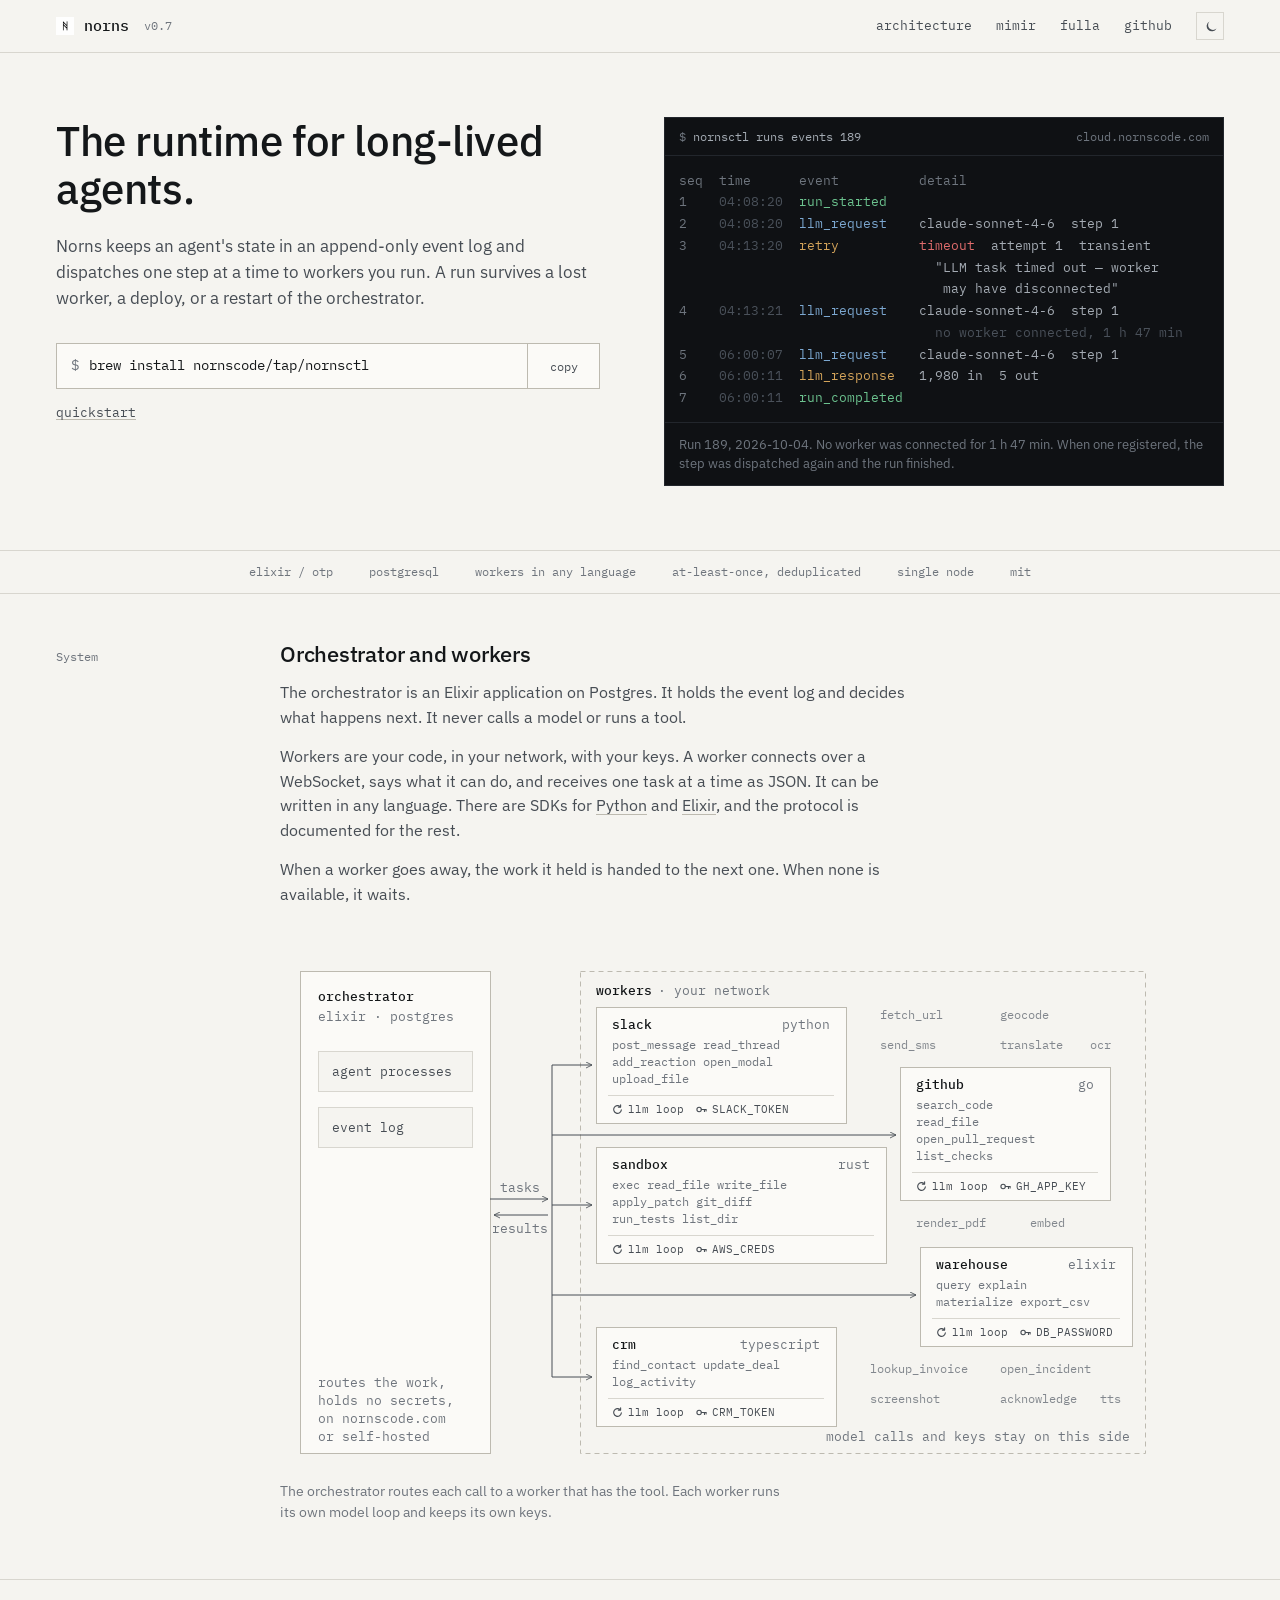
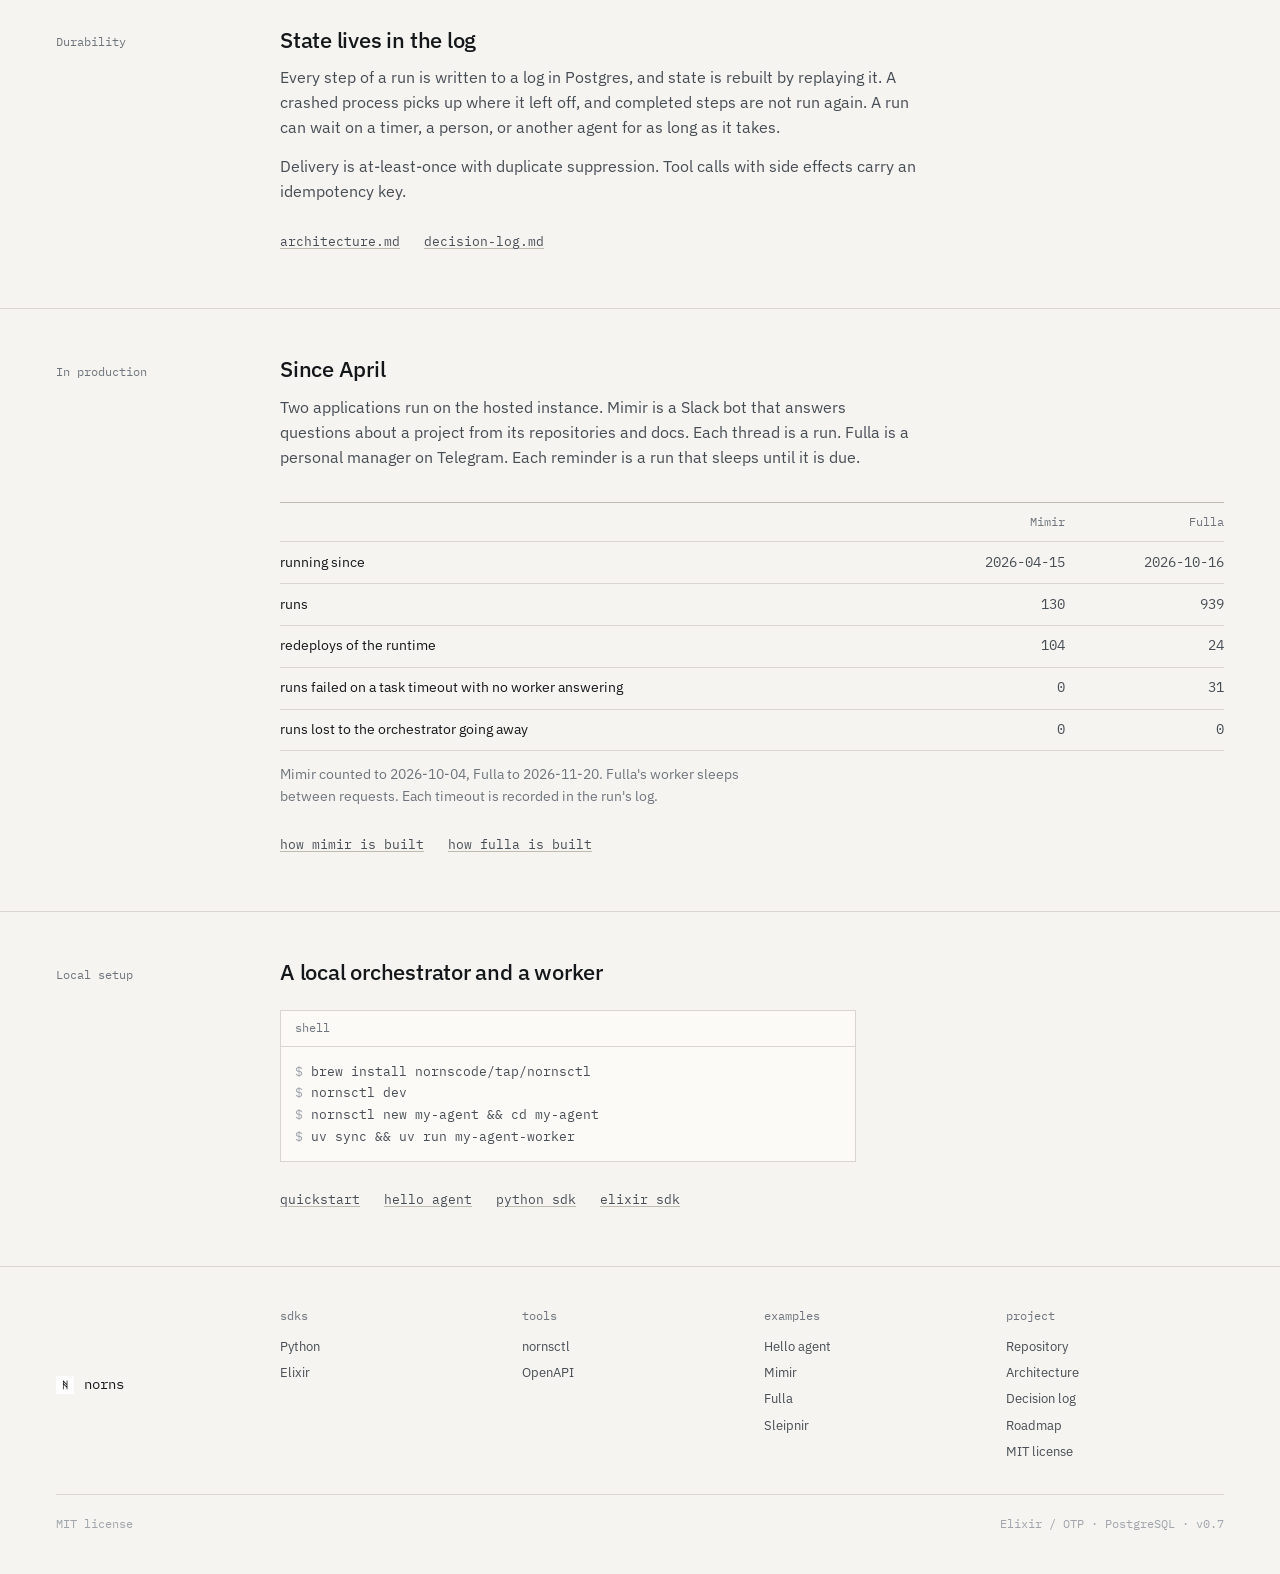
==== commit 47638a15: "Split worker timeouts from orchestrator losses in the production record A worker timing out is an ex" ====
--- a/index.html
+++ b/index.html
@@ -403,14 +403,15 @@
                   <tr><td>running since</td><td class="num">2026-04-15</td><td class="num">2026-10-16</td></tr>
                   <tr><td>runs</td><td class="num">130</td><td class="num">939</td></tr>
                   <tr><td>redeploys of the runtime</td><td class="num">104</td><td class="num">24</td></tr>
-                  <tr><td>runs lost to a worker or orchestrator going away</td><td class="num">0</td><td class="num">31</td></tr>
+                  <tr><td>runs failed on a task timeout with no worker answering</td><td class="num">0</td><td class="num">31</td></tr>
+                  <tr><td>runs lost to the orchestrator going away</td><td class="num">0</td><td class="num">0</td></tr>
                 </tbody>
               </table>
             </div>
             <p class="block__note">
               Mimir counted to 2026-10-04, Fulla to 2026-11-20. Fulla's
-              worker sleeps between requests. The 31 are task timeouts where
-              no worker answered, each recorded in the run's log.
+              worker sleeps between requests. Each timeout is recorded in
+              the run's log.
             </p>
             <div class="links">
               <a href="/mimir/">how mimir is built</a>
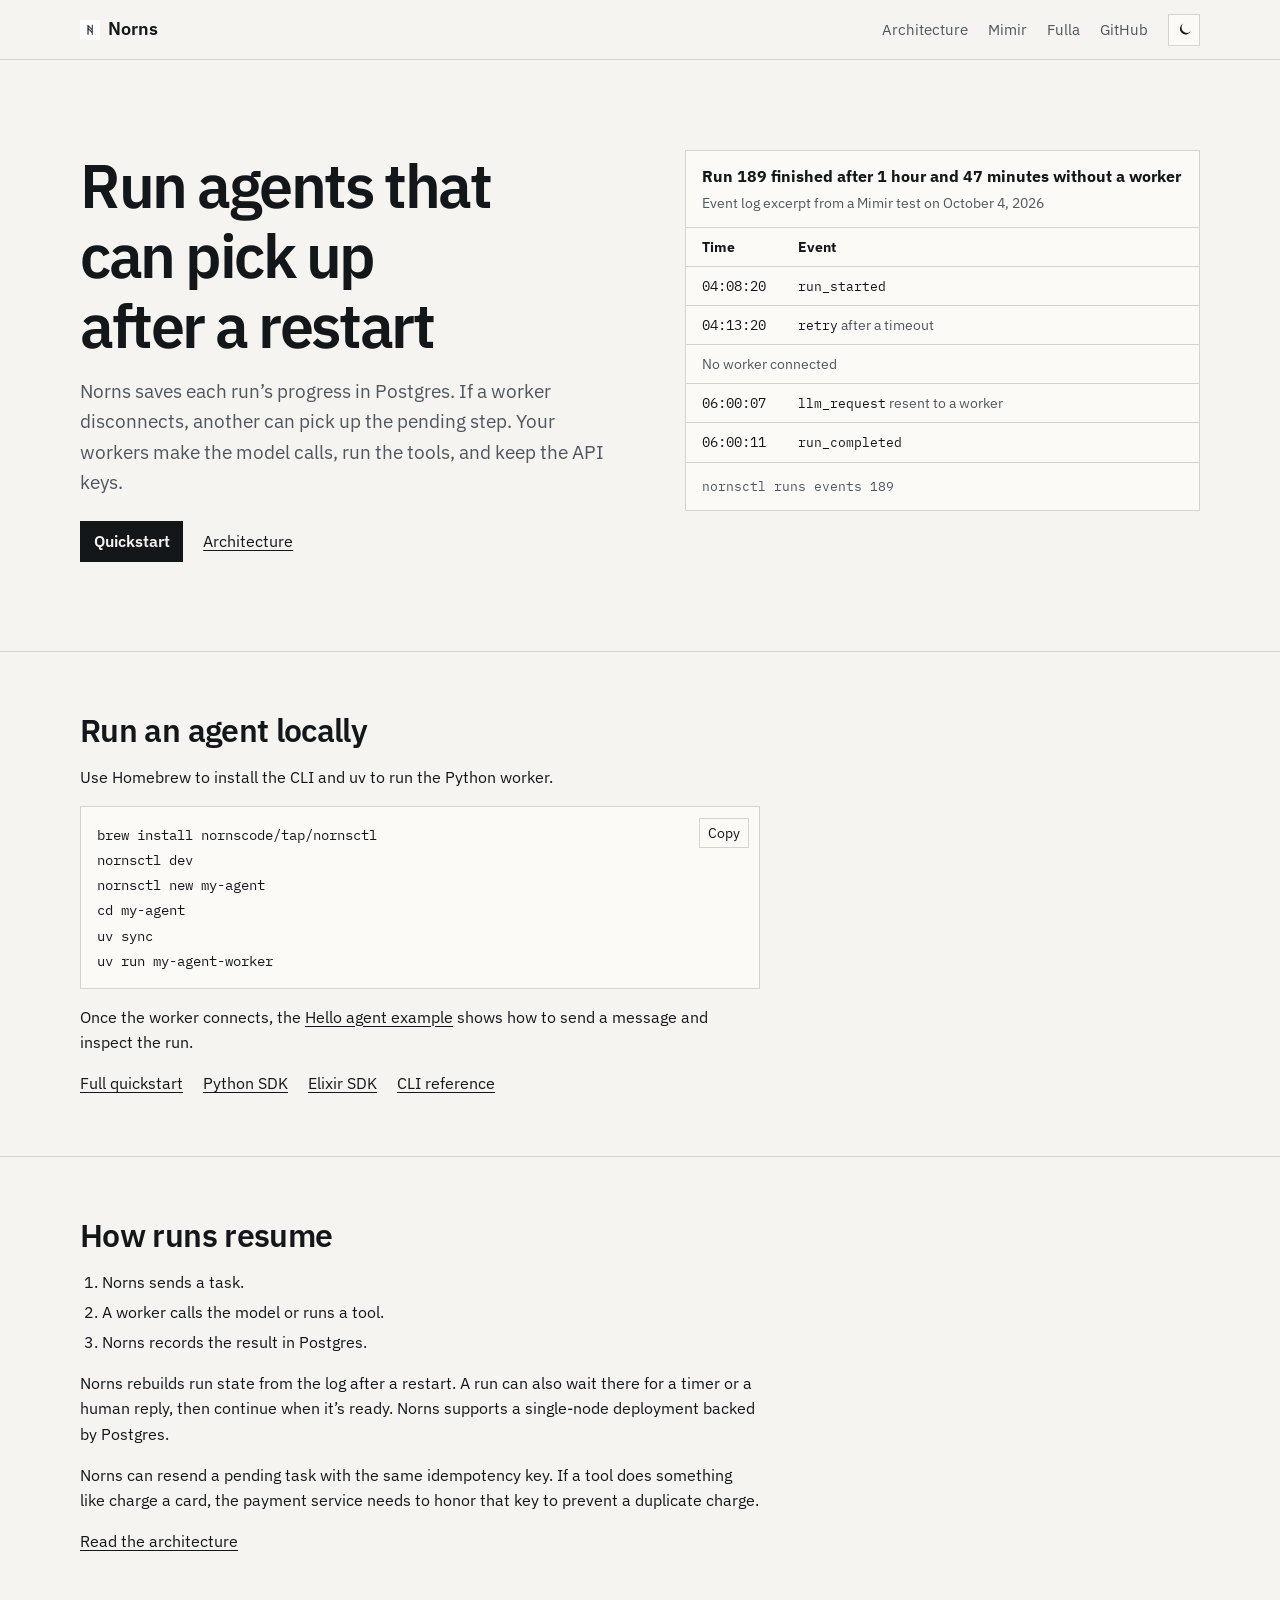
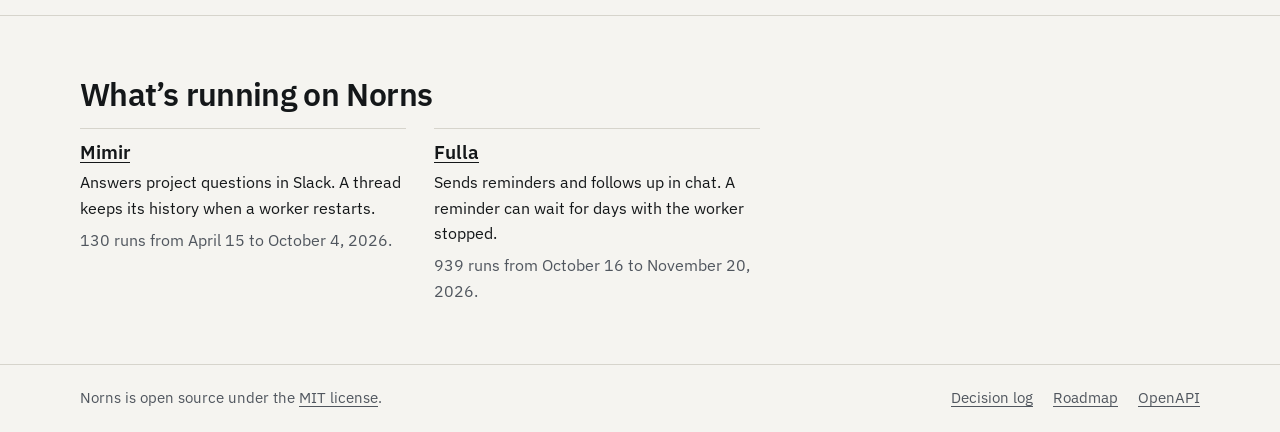
==== commit 4abd79f3: "Simplify the Norns site" ====
--- a/index.html
+++ b/index.html
@@ -3,10 +3,10 @@
   <head>
     <meta charset="utf-8" />
     <meta name="viewport" content="width=device-width, initial-scale=1" />
-    <title>Norns — The runtime for long-lived agents</title>
+    <title>Norns — Run agents that can pick up after a restart</title>
     <meta
       name="description"
-      content="Norns is a durable runtime for AI agents. The orchestrator holds the event log and dispatches steps; workers in your infrastructure make the LLM calls and run the tools. A run survives the loss of any worker."
+      content="Norns saves agent progress in Postgres so a run can pick up after a worker disconnects or Norns restarts."
     />
     <meta name="color-scheme" content="dark light" />
     <meta name="theme-color" content="#0b0d10" media="(prefers-color-scheme: dark)" />
@@ -41,10 +41,10 @@
     <meta property="og:site_name" content="Norns" />
     <meta property="og:locale" content="en_US" />
     <meta property="og:url" content="https://nornscode.com/" />
-    <meta property="og:title" content="Norns — The runtime for long-lived agents" />
+    <meta property="og:title" content="Norns — Run agents that can pick up after a restart" />
     <meta
       property="og:description"
-      content="Durable runtime for AI agents. The orchestrator holds the event log and dispatches steps; workers in your infrastructure make the LLM calls and run the tools."
+      content="Norns saves agent progress in Postgres so a run can pick up after a worker disconnects or Norns restarts."
     />
     <meta property="og:image" content="https://nornscode.com/assets/og.png" />
     <meta property="og:image:secure_url" content="https://nornscode.com/assets/og.png" />
@@ -53,19 +53,19 @@
     <meta property="og:image:height" content="630" />
     <meta
       property="og:image:alt"
-      content="Norns event log: a worker times out, no worker is available for 1 h 47 min, then a worker connects and the run completes."
+      content="Norns run 189 finishes after 1 hour and 47 minutes without a worker."
     />
 
     <meta name="twitter:card" content="summary_large_image" />
-    <meta name="twitter:title" content="Norns — The runtime for long-lived agents" />
+    <meta name="twitter:title" content="Norns — Run agents that can pick up after a restart" />
     <meta
       name="twitter:description"
-      content="Durable runtime for AI agents. The orchestrator holds the event log and dispatches steps; workers in your infrastructure make the LLM calls and run the tools."
+      content="Norns saves agent progress in Postgres so a run can pick up after a worker disconnects or Norns restarts."
     />
     <meta name="twitter:image" content="https://nornscode.com/assets/og.png" />
     <meta
       name="twitter:image:alt"
-      content="Norns event log: a worker times out, no worker is available for 1 h 47 min, then a worker connects and the run completes."
+      content="Norns run 189 finishes after 1 hour and 47 minutes without a worker."
     />
 
     <link rel="icon" href="/assets/norns-logo.png" type="image/png" />
@@ -97,14 +97,13 @@
       <div class="wrap nav__inner">
         <a class="nav__brand" href="/" aria-label="Norns home">
           <img class="nav__logo" src="/assets/norns-logo.png" alt="" aria-hidden="true" />
-          <span class="nav__wordmark">norns</span>
-          <span class="nav__version">v0.7</span>
+          <span class="nav__wordmark">Norns</span>
         </a>
         <nav class="nav__links" aria-label="Resources">
-          <a href="https://github.com/nornscode/norns/blob/main/docs/architecture.md">architecture</a>
-          <a href="/mimir/">mimir</a>
-          <a href="/fulla/">fulla</a>
-          <a class="nav__github" href="https://github.com/nornscode/norns">github</a>
+          <a href="https://github.com/nornscode/norns/blob/main/docs/architecture.md">Architecture</a>
+          <a href="/mimir/">Mimir</a>
+          <a href="/fulla/">Fulla</a>
+          <a href="https://github.com/nornscode/norns">GitHub</a>
           <button
             type="button"
             class="theme-toggle"
@@ -125,320 +124,103 @@
     </header>
 
     <main id="main">
-      <section class="hero">
-        <div class="wrap hero__inner">
-          <div>
-            <h1 class="hero__title">The runtime for long-lived agents.</h1>
-            <p class="hero__lede">
-              Norns keeps an agent's state in an append-only event log and
-              dispatches one step at a time to workers you run. A run
-              survives a lost worker, a deploy, or a restart of the
-              orchestrator.
-            </p>
-
-
-            <div class="install">
-              <div class="install__row">
-                <code id="install-cmd" class="install__cmd"><span class="install__prompt">$</span>brew install nornscode/tap/nornsctl</code>
-                <button
-                  type="button"
-                  class="install__copy"
-                  data-copy-target="#install-cmd"
-                  data-copy-text="brew install nornscode/tap/nornsctl"
-                  aria-label="Copy install command"
-                >
-                  <span class="install__copy-default" aria-hidden="true">copy</span>
-                  <span class="install__copy-done" aria-hidden="true">copied</span>
-                </button>
-              </div>
-              <div class="install__links">
-                <a href="https://github.com/nornscode/norns#get-started">quickstart</a>
-              </div>
-            </div>
-          </div>
-
-          <figure class="log">
-            <div class="log__head">
-              <span><span class="tm-prompt">$ </span>nornsctl runs events 189</span>
-              <span class="log__host">cloud.nornscode.com</span>
-            </div>
-            <pre class="log__body"><span class="tm-muted">seq</span>  <span class="tm-muted">time</span>      <span class="tm-muted">event</span>          <span class="tm-muted">detail</span>
-<span class="tm-muted">1</span>    <span class="tm-dim">04:08:20</span>  <span class="tm-ok">run_started</span>
-<span class="tm-muted">2</span>    <span class="tm-dim">04:08:20</span>  <span class="tm-info">llm_request</span>    claude-sonnet-4-6  step 1
-<span class="tm-muted">3</span>    <span class="tm-dim">04:13:20</span>  <span class="tm-warn">retry</span>          <span class="tm-err">timeout</span>  attempt 1  transient
-                                "LLM task timed out — worker
-                                 may have disconnected"
-<span class="tm-muted">4</span>    <span class="tm-dim">04:13:21</span>  <span class="tm-info">llm_request</span>    claude-sonnet-4-6  step 1
-<span class="log__note">                                no worker connected, 1 h 47 min</span>
-<span class="tm-muted">5</span>    <span class="tm-dim">06:00:07</span>  <span class="tm-info">llm_request</span>    claude-sonnet-4-6  step 1
-<span class="tm-muted">6</span>    <span class="tm-dim">06:00:11</span>  <span class="tm-accent">llm_response</span>   1,980 in  5 out
-<span class="tm-muted">7</span>    <span class="tm-dim">06:00:11</span>  <span class="tm-ok">run_completed</span></pre>
-            <figcaption class="log__foot">
-              Run 189, 2026-10-04. No worker was connected for 1 h 47
-              min. When one registered, the step was dispatched again and
-              the run finished.
-            </figcaption>
-          </figure>
-        </div>
-        <div class="strip">
-          <div class="wrap strip__inner">
-            <span>elixir / otp</span>
-            <span>postgresql</span>
-            <span>workers in any language</span>
-            <span>at-least-once, deduplicated</span>
-            <span>single node</span>
-            <span>mit</span>
-          </div>
-        </div>
-      </section>
-
-      <section class="section" aria-labelledby="system-heading">
-        <div class="wrap section__inner">
-          <div class="section__label">System</div>
-          <div>
-            <h2 id="system-heading" class="section__title">Orchestrator and workers</h2>
-            <div class="prose">
-              <p>
-                The orchestrator is an Elixir application on Postgres. It
-                holds the event log and decides what happens next. It never
-                calls a model or runs a tool.
-              </p>
-              <p>
-                Workers are your code, in your network, with your keys. A
-                worker connects over a WebSocket, says what it can do, and
-                receives one task at a time as JSON. It can be written in
-                any language. There are SDKs for
-                <a href="https://github.com/nornscode/norns-sdk-python">Python</a>
-                and <a href="https://github.com/nornscode/norns-sdk-elixir">Elixir</a>,
-                and the protocol is documented for the rest.
-              </p>
-              <p>
-                When a worker goes away, the work it held is handed to the
-                next one. When none is available, it waits.
-              </p>
-            </div>
-
-            <figure class="figure">
-              <svg class="diagram" viewBox="0 0 880 520" role="img" aria-label="An orchestrator sends tasks to workers in your network. Each worker runs its own LLM loop and holds its own keys; the orchestrator holds none.">
-                <defs>
-                  <marker id="arr" viewBox="0 0 10 10" refX="9" refY="5" markerWidth="7" markerHeight="7" orient="auto-start-reverse">
-                    <path d="M0 0.5 L9 5 L0 9.5" fill="none" stroke="currentColor" stroke-width="1.2" />
-                  </marker>
-                  <symbol id="i-loop" viewBox="0 0 12 12">
-                    <path d="M10.2 6.4 A4.2 4.2 0 1 1 8.9 2.9" fill="none" stroke="currentColor" stroke-width="1.2" stroke-linecap="round" />
-                    <path d="M9.4 0.9 V3.4 H6.9" fill="none" stroke="currentColor" stroke-width="1.2" stroke-linecap="round" stroke-linejoin="round" />
-                  </symbol>
-                  <symbol id="i-key" viewBox="0 0 12 12">
-                    <circle cx="3.4" cy="6" r="2.4" fill="none" stroke="currentColor" stroke-width="1.2" />
-                    <path d="M5.8 6 H11.2 M9.2 6 V8.2 M11 6 V7.6" fill="none" stroke="currentColor" stroke-width="1.2" stroke-linecap="round" />
-                  </symbol>
-                </defs>
-
-                <g class="dg-box">
-                  <rect x="20.5" y="24.5" width="190" height="482" />
-                  <text x="38" y="54" class="dg-title">orchestrator</text>
-                  <text x="38" y="74" class="dg-dim">elixir · postgres</text>
-                  <rect x="38.5" y="104.5" width="154" height="40" class="dg-inner" />
-                  <text x="52" y="129">agent processes</text>
-                  <rect x="38.5" y="160.5" width="154" height="40" class="dg-inner" />
-                  <text x="52" y="185">event log</text>
-                  <text x="38" y="440" class="dg-dim">routes the work,</text>
-                  <text x="38" y="458" class="dg-dim">holds no secrets,</text>
-                  <text x="38" y="476" class="dg-dim">on nornscode.com</text>
-                  <text x="38" y="494" class="dg-dim">or self-hosted</text>
-                </g>
-
-                <g class="dg-zone">
-                  <rect x="300.5" y="24.5" width="565" height="482" />
-                  <text x="316" y="48" class="dg-title">workers</text>
-                  <text x="378" y="48" class="dg-dim">· your network</text>
-                  <text x="850" y="494" text-anchor="end" class="dg-dim">model calls and keys stay on this side</text>
-                </g>
-
-                <g class="dg-arrow">
-                  <line x1="210" y1="252" x2="268" y2="252" marker-end="url(#arr)" />
-                  <line x1="268" y1="268" x2="214" y2="268" marker-end="url(#arr)" />
-                  <text x="240" y="245" text-anchor="middle" class="dg-dim">tasks</text>
-                  <text x="240" y="286" text-anchor="middle" class="dg-dim">results</text>
-                  <line x1="272" y1="118" x2="272" y2="430" class="dg-bus" />
-                  <line x1="272" y1="118" x2="312" y2="118" marker-end="url(#arr)" />
-                  <line x1="272" y1="188" x2="616" y2="188" marker-end="url(#arr)" />
-                  <line x1="272" y1="258" x2="312" y2="258" marker-end="url(#arr)" />
-                  <line x1="272" y1="348" x2="636" y2="348" marker-end="url(#arr)" />
-                  <line x1="272" y1="430" x2="312" y2="430" marker-end="url(#arr)" />
-                </g>
-
-                <g class="dg-box">
-                  <rect x="316.5" y="60.5" width="250" height="116" />
-                  <text x="332" y="82" class="dg-title">slack</text>
-                  <text x="550" y="82" text-anchor="end" class="dg-dim">python</text>
-                  <text x="332" y="102" class="dg-tools">post_message  read_thread</text>
-                  <text x="332" y="119" class="dg-tools">add_reaction  open_modal</text>
-                  <text x="332" y="136" class="dg-tools">upload_file</text>
-                  <line x1="328" y1="148.5" x2="554" y2="148.5" class="dg-rule" />
-                  <use href="#i-loop" x="332" y="157" width="11" height="11" />
-                  <text x="348" y="166" class="dg-foot">llm loop</text>
-                  <use href="#i-key" x="416" y="157" width="11" height="11" />
-                  <text x="432" y="166" class="dg-foot">SLACK_TOKEN</text>
-                </g>
-                <g class="dg-box">
-                  <rect x="620.5" y="120.5" width="210" height="133" />
-                  <text x="636" y="142" class="dg-title">github</text>
-                  <text x="814" y="142" text-anchor="end" class="dg-dim">go</text>
-                  <text x="636" y="162" class="dg-tools">search_code</text>
-                  <text x="636" y="179" class="dg-tools">read_file</text>
-                  <text x="636" y="196" class="dg-tools">open_pull_request</text>
-                  <text x="636" y="213" class="dg-tools">list_checks</text>
-                  <line x1="632" y1="225.5" x2="818" y2="225.5" class="dg-rule" />
-                  <use href="#i-loop" x="636" y="234" width="11" height="11" />
-                  <text x="652" y="243" class="dg-foot">llm loop</text>
-                  <use href="#i-key" x="720" y="234" width="11" height="11" />
-                  <text x="736" y="243" class="dg-foot">GH_APP_KEY</text>
-                </g>
-                <g class="dg-box">
-                  <rect x="316.5" y="200.5" width="290" height="116" />
-                  <text x="332" y="222" class="dg-title">sandbox</text>
-                  <text x="590" y="222" text-anchor="end" class="dg-dim">rust</text>
-                  <text x="332" y="242" class="dg-tools">exec  read_file  write_file</text>
-                  <text x="332" y="259" class="dg-tools">apply_patch  git_diff</text>
-                  <text x="332" y="276" class="dg-tools">run_tests  list_dir</text>
-                  <line x1="328" y1="288.5" x2="594" y2="288.5" class="dg-rule" />
-                  <use href="#i-loop" x="332" y="297" width="11" height="11" />
-                  <text x="348" y="306" class="dg-foot">llm loop</text>
-                  <use href="#i-key" x="416" y="297" width="11" height="11" />
-                  <text x="432" y="306" class="dg-foot">AWS_CREDS</text>
-                </g>
-                <g class="dg-box">
-                  <rect x="640.5" y="300.5" width="212" height="99" />
-                  <text x="656" y="322" class="dg-title">warehouse</text>
-                  <text x="836" y="322" text-anchor="end" class="dg-dim">elixir</text>
-                  <text x="656" y="342" class="dg-tools">query  explain</text>
-                  <text x="656" y="359" class="dg-tools">materialize  export_csv</text>
-                  <line x1="652" y1="371.5" x2="840" y2="371.5" class="dg-rule" />
-                  <use href="#i-loop" x="656" y="380" width="11" height="11" />
-                  <text x="672" y="389" class="dg-foot">llm loop</text>
-                  <use href="#i-key" x="740" y="380" width="11" height="11" />
-                  <text x="756" y="389" class="dg-foot">DB_PASSWORD</text>
-                </g>
-                <g class="dg-box">
-                  <rect x="316.5" y="380.5" width="240" height="99" />
-                  <text x="332" y="402" class="dg-title">crm</text>
-                  <text x="540" y="402" text-anchor="end" class="dg-dim">typescript</text>
-                  <text x="332" y="422" class="dg-tools">find_contact  update_deal</text>
-                  <text x="332" y="439" class="dg-tools">log_activity</text>
-                  <line x1="328" y1="451.5" x2="544" y2="451.5" class="dg-rule" />
-                  <use href="#i-loop" x="332" y="460" width="11" height="11" />
-                  <text x="348" y="469" class="dg-foot">llm loop</text>
-                  <use href="#i-key" x="416" y="460" width="11" height="11" />
-                  <text x="432" y="469" class="dg-foot">CRM_TOKEN</text>
-                </g>
-
-                <text x="600" y="72" class="dg-float">fetch_url</text>
-                <text x="720" y="72" class="dg-float">geocode</text>
-                <text x="600" y="102" class="dg-float">send_sms</text>
-                <text x="720" y="102" class="dg-float">translate</text>
-                <text x="810" y="102" class="dg-float">ocr</text>
-                <text x="636" y="280" class="dg-float">render_pdf</text>
-                <text x="750" y="280" class="dg-float">embed</text>
-                <text x="590" y="426" class="dg-float">lookup_invoice</text>
-                <text x="720" y="426" class="dg-float">open_incident</text>
-                <text x="590" y="456" class="dg-float">screenshot</text>
-                <text x="720" y="456" class="dg-float">acknowledge</text>
-                <text x="820" y="456" class="dg-float">tts</text>
-              </svg>
-              <figcaption class="figure__cap">
-                The orchestrator routes each call to a worker that has the
-                tool. Each worker runs its own model loop and keeps its own
-                keys.
-              </figcaption>
-            </figure>
-          </div>
-        </div>
-      </section>
-
-      <section class="section" aria-labelledby="log-heading">
-        <div class="wrap section__inner">
-          <div class="section__label">Durability</div>
-          <div>
-            <h2 id="log-heading" class="section__title">State lives in the log</h2>
-            <div class="prose">
-              <p>
-                Every step of a run is written to a log in Postgres, and
-                state is rebuilt by replaying it. A crashed process picks up
-                where it left off, and completed steps are not run again. A
-                run can wait on a timer, a
-                person, or another agent for as long as it takes.
-              </p>
-              <p>
-                Delivery is at-least-once with duplicate suppression. Tool
-                calls with side effects carry an idempotency key.
-              </p>
-            </div>
-            <div class="links">
-              <a href="https://github.com/nornscode/norns/blob/main/docs/architecture.md">architecture.md</a>
-              <a href="https://github.com/nornscode/norns/blob/main/docs/decision-log.md">decision-log.md</a>
-            </div>
-          </div>
-        </div>
-      </section>
-
-      <section class="section" aria-labelledby="record-heading">
-        <div class="wrap section__inner">
-          <div class="section__label">In production</div>
-          <div>
-            <h2 id="record-heading" class="section__title">Since April</h2>
-            <p class="section__lede">
-              Two applications run on the hosted instance. Mimir is a Slack
-              bot that answers questions about a project from its
-              repositories and docs. Each thread is a run. Fulla is a
-              personal manager on Telegram. Each reminder is a run that
-              sleeps until it is due.
-            </p>
-            <div class="table-wrap">
-              <table class="spec">
-                <thead>
-                  <tr><th></th><th class="num">Mimir</th><th class="num">Fulla</th></tr>
-                </thead>
-                <tbody>
-                  <tr><td>running since</td><td class="num">2026-04-15</td><td class="num">2026-10-16</td></tr>
-                  <tr><td>runs</td><td class="num">130</td><td class="num">939</td></tr>
-                  <tr><td>redeploys of the runtime</td><td class="num">104</td><td class="num">24</td></tr>
-                  <tr><td>runs failed on a task timeout with no worker answering</td><td class="num">0</td><td class="num">31</td></tr>
-                  <tr><td>runs lost to the orchestrator going away</td><td class="num">0</td><td class="num">0</td></tr>
-                </tbody>
-              </table>
-            </div>
-            <p class="block__note">
-              Mimir counted to 2026-10-04, Fulla to 2026-11-20. Fulla's
-              worker sleeps between requests. Each timeout is recorded in
-              the run's log.
-            </p>
-            <div class="links">
-              <a href="/mimir/">how mimir is built</a>
-              <a href="/fulla/">how fulla is built</a>
-            </div>
-          </div>
-        </div>
+      <section class="wrap hero">
+        <div>
+          <h1>Run agents that can pick up after a restart</h1>
+          <p class="lede">
+            Norns saves each run’s progress in Postgres. If a worker disconnects,
+            another can pick up the pending step. Your workers make the model
+            calls, run the tools, and keep the API keys.
+          </p>
+          <div class="links">
+            <a class="primary" href="#setup-heading">Quickstart</a>
+            <a href="https://github.com/nornscode/norns/blob/main/docs/architecture.md">Architecture</a>
+          </div>
+        </div>
+
+        <figure class="panel">
+          <figcaption>
+            <strong>Run 189 finished after 1 hour and 47 minutes without a worker</strong>
+            <span>Event log excerpt from a Mimir test on October 4, 2026</span>
+          </figcaption>
+          <table class="run-log" aria-label="Run 189 events">
+            <thead>
+              <tr><th scope="col">Time</th><th scope="col">Event</th></tr>
+            </thead>
+            <tbody>
+              <tr><td><time>04:08:20</time></td><td><code>run_started</code></td></tr>
+              <tr><td><time>04:13:20</time></td><td><code>retry</code> <span>after a timeout</span></td></tr>
+              <tr><td colspan="2" class="log-gap">No worker connected</td></tr>
+              <tr><td><time>06:00:07</time></td><td><code>llm_request</code> <span>resent to a worker</span></td></tr>
+              <tr><td><time>06:00:11</time></td><td><code>run_completed</code></td></tr>
+            </tbody>
+          </table>
+          <div class="panel-foot"><code>nornsctl runs events 189</code></div>
+        </figure>
       </section>
 
       <section class="section" aria-labelledby="setup-heading">
-        <div class="wrap section__inner">
-          <div class="section__label">Local setup</div>
-          <div>
-            <h2 id="setup-heading" class="section__title">A local orchestrator and a worker</h2>
-            <figure class="code" style="max-width: 36rem">
-              <figcaption class="code__cap"><span>shell</span></figcaption>
-              <pre class="code__body"><code><span class="cb-prompt">$</span>brew install nornscode/tap/nornsctl
-<span class="cb-prompt">$</span>nornsctl dev
-<span class="cb-prompt">$</span>nornsctl new my-agent && cd my-agent
-<span class="cb-prompt">$</span>uv sync && uv run my-agent-worker</code></pre>
-            </figure>
-            <div class="links">
-              <a href="https://github.com/nornscode/norns#get-started">quickstart</a>
-              <a href="https://github.com/nornscode/norns-hello-agent">hello agent</a>
-              <a href="https://github.com/nornscode/norns-sdk-python">python sdk</a>
-              <a href="https://github.com/nornscode/norns-sdk-elixir">elixir sdk</a>
-            </div>
+        <div class="wrap content">
+          <h2 id="setup-heading">Run an agent locally</h2>
+          <p>Use Homebrew to install the CLI and uv to run the Python worker.</p>
+          <div class="panel setup">
+            <pre><code id="setup-commands">brew install nornscode/tap/nornsctl
+nornsctl dev
+nornsctl new my-agent
+cd my-agent
+uv sync
+uv run my-agent-worker</code></pre>
+            <button class="install__copy" type="button" data-copy-target="#setup-commands" aria-label="Copy setup commands">
+              <span class="install__copy-default" aria-hidden="true">Copy</span>
+              <span class="install__copy-done" aria-hidden="true">Copied</span>
+            </button>
+          </div>
+          <p>Once the worker connects, the <a href="https://github.com/nornscode/norns-hello-agent">Hello agent example</a> shows how to send a message and inspect the run.</p>
+          <div class="links">
+            <a href="https://github.com/nornscode/norns#get-started">Full quickstart</a>
+            <a href="https://github.com/nornscode/norns-sdk-python">Python SDK</a>
+            <a href="https://github.com/nornscode/norns-sdk-elixir">Elixir SDK</a>
+            <a href="https://github.com/nornscode/nornsctl">CLI reference</a>
+          </div>
+        </div>
+      </section>
+
+      <section class="section" id="system-heading" aria-labelledby="architecture-heading">
+        <div class="wrap content">
+          <h2 id="architecture-heading">How runs resume</h2>
+          <ol class="flow">
+            <li>Norns sends a task.</li>
+            <li>A worker calls the model or runs a tool.</li>
+            <li>Norns records the result in Postgres.</li>
+          </ol>
+          <p id="log-heading">
+            Norns rebuilds run state from the log after a restart. A run can
+            also wait there for a timer or a human reply, then continue when
+            it’s ready. Norns supports a single-node deployment backed by Postgres.
+          </p>
+          <p>
+            Norns can resend a pending task with the same idempotency key.
+            If a tool does something like charge a card, the payment service
+            needs to honor that key to prevent a duplicate charge.
+          </p>
+          <a href="https://github.com/nornscode/norns/blob/main/docs/architecture.md">Read the architecture</a>
+        </div>
+      </section>
+
+      <section class="section" id="record-heading" aria-labelledby="examples-heading">
+        <div class="wrap content">
+          <h2 id="examples-heading">What’s running on Norns</h2>
+          <div class="examples">
+            <article>
+              <h3><a href="/mimir/">Mimir</a></h3>
+              <p>Answers project questions in Slack. A thread keeps its history when a worker restarts.</p>
+              <p class="muted">130 runs from April 15 to October 4, 2026.</p>
+            </article>
+            <article>
+              <h3><a href="/fulla/">Fulla</a></h3>
+              <p>Sends reminders and follows up in chat. A reminder can wait for days with the worker stopped.</p>
+              <p class="muted">939 runs from October 16 to November 20, 2026.</p>
+            </article>
           </div>
         </div>
       </section>
@@ -446,51 +228,12 @@
 
     <footer class="footer">
       <div class="wrap footer__inner">
-        <div class="footer__brand">
-          <img class="nav__logo" src="/assets/norns-logo.png" alt="" aria-hidden="true" />
-          <span>norns</span>
-        </div>
-
-        <div class="footer__cols">
-          <div class="footer__col">
-            <div class="footer__heading">sdks</div>
-            <ul role="list">
-              <li><a href="https://github.com/nornscode/norns-sdk-python">Python</a></li>
-              <li><a href="https://github.com/nornscode/norns-sdk-elixir">Elixir</a></li>
-            </ul>
-          </div>
-          <div class="footer__col">
-            <div class="footer__heading">tools</div>
-            <ul role="list">
-              <li><a href="https://github.com/nornscode/nornsctl">nornsctl</a></li>
-              <li><a href="https://github.com/nornscode/norns/blob/main/openapi.yaml">OpenAPI</a></li>
-            </ul>
-          </div>
-          <div class="footer__col">
-            <div class="footer__heading">examples</div>
-            <ul role="list">
-              <li><a href="https://github.com/nornscode/norns-hello-agent">Hello agent</a></li>
-              <li><a href="/mimir/">Mimir</a></li>
-              <li><a href="/fulla/">Fulla</a></li>
-              <li><a href="https://github.com/nornscode/sleipnir">Sleipnir</a></li>
-            </ul>
-          </div>
-          <div class="footer__col">
-            <div class="footer__heading">project</div>
-            <ul role="list">
-              <li><a href="https://github.com/nornscode/norns">Repository</a></li>
-              <li><a href="https://github.com/nornscode/norns/blob/main/docs/architecture.md">Architecture</a></li>
-              <li><a href="https://github.com/nornscode/norns/blob/main/docs/decision-log.md">Decision log</a></li>
-              <li><a href="https://github.com/nornscode/norns/blob/main/docs/roadmap.md">Roadmap</a></li>
-              <li><a href="https://github.com/nornscode/norns/blob/main/LICENSE">MIT license</a></li>
-            </ul>
-          </div>
-        </div>
-
-        <div class="footer__bottom">
-          <span>MIT license</span>
-          <span>Elixir / OTP · PostgreSQL · v0.7</span>
-        </div>
+        <p>Norns is open source under the <a href="https://github.com/nornscode/norns/blob/main/LICENSE">MIT license</a>.</p>
+        <nav aria-label="Project resources">
+          <a href="https://github.com/nornscode/norns/blob/main/docs/decision-log.md">Decision log</a>
+          <a href="https://github.com/nornscode/norns/blob/main/docs/roadmap.md">Roadmap</a>
+          <a href="https://github.com/nornscode/norns/blob/main/openapi.yaml">OpenAPI</a>
+        </nav>
       </div>
     </footer>
 
--- a/styles.css
+++ b/styles.css
@@ -1,913 +1,431 @@
-/* nornscode.com
-   Flat, dense, documentation-first. Two type families (Plex Sans for
-   prose, Plex Mono for everything that names a thing in the system),
-   hairline rules, square corners, no decorative gradients or shadows. */
-
 :root {
   color-scheme: dark;
-
   --bg: #0b0d10;
-  --bg-1: #0f1114;
-  --bg-2: #14171b;
-  --line: #22262c;
-  --line-2: #30353d;
-
+  --panel: #12151a;
+  --line: #2b313a;
   --fg: #e4e7ea;
-  --fg-2: #a4abb3;
-  --fg-3: #6e757e;
-  --fg-4: #4a515a;
-
-  --accent: #d4a45a;
-  --ok: #6cc38f;
-  --err: #e06c6c;
-  --warn: #d4a45a;
-  --info: #7ca8d1;
-
+  --muted: #a4abb3;
+  --accent: #e4b871;
   --logo-invert: 1;
-
-  --sans: "IBM Plex Sans", "Helvetica Neue", Helvetica, Arial, system-ui, sans-serif;
-  --mono: "IBM Plex Mono", "JetBrains Mono", ui-monospace, SFMono-Regular, Menlo, Consolas, monospace;
-
-  --max: 76rem;
-  --gutter: 1.5rem;
-  --label-col: 11rem;
+  --sans: "IBM Plex Sans", system-ui, sans-serif;
+  --mono: "IBM Plex Mono", ui-monospace, monospace;
 }
 
 :root[data-theme="light"] {
   color-scheme: light;
-
   --bg: #f5f4f0;
-  --bg-1: #fbfaf7;
-  --bg-2: #ecebe6;
-  --line: #d8d6cf;
-  --line-2: #bdbab0;
-
+  --panel: #fbfaf7;
+  --line: #d6d4cc;
   --fg: #141719;
-  --fg-2: #474d54;
-  --fg-3: #6f757d;
-  --fg-4: #a0a5ac;
-
-  --accent: #8a5f14;
-  --ok: #2b7a4b;
-  --err: #b23f3f;
-  --warn: #8a5f14;
-  --info: #2c6a96;
-
+  --muted: #50565e;
+  --accent: #79500f;
   --logo-invert: 0;
 }
 
-*,
-*::before,
-*::after {
+*, *::before, *::after {
   box-sizing: border-box;
 }
 
 html {
   background: var(--bg);
   color: var(--fg);
-  font-family: var(--sans);
-  font-size: 16px;
-  line-height: 1.55;
-  -webkit-font-smoothing: antialiased;
-  -moz-osx-font-smoothing: grayscale;
-}
-
-body {
+  font: 100%/1.58 var(--sans);
+}
+
+body, figure, h1, h2, h3, p, pre {
   margin: 0;
-  min-height: 100vh;
-  background: var(--bg);
+}
+
+h1, h2, h3 {
+  line-height: 1.14;
+  font-weight: 600;
+}
+
+h1 {
+  max-width: 16ch;
+  font-size: clamp(2.35rem, 4.8vw, 4rem);
+  letter-spacing: -0.04em;
+  text-wrap: balance;
+}
+
+h2 {
+  font-size: clamp(1.55rem, 3vw, 2rem);
+  letter-spacing: -0.02em;
+}
+
+h3 {
+  font-size: 1.2rem;
 }
 
 a {
   color: inherit;
-  text-decoration: underline;
-  text-decoration-color: var(--line-2);
   text-underline-offset: 0.18em;
-  text-decoration-thickness: 1px;
-}
+}
+
 a:hover {
-  text-decoration-color: currentColor;
-}
-a:focus-visible,
-button:focus-visible {
-  outline: 1px solid var(--fg);
-  outline-offset: 2px;
+  color: var(--accent);
+}
+
+:focus-visible {
+  outline: 2px solid var(--accent);
+  outline-offset: 3px;
 }
 
 button {
-  font-family: inherit;
   cursor: pointer;
-}
-
-h1,
-h2,
-h3,
-h4,
-p,
-dl,
-dd,
-figure {
-  margin: 0;
-}
-
-h1,
-h2,
-h3 {
-  font-weight: 500;
-  letter-spacing: -0.01em;
-  line-height: 1.2;
-}
-
-code,
-pre,
-kbd {
+  font: inherit;
+}
+
+code, pre {
   font-family: var(--mono);
   font-variant-ligatures: none;
 }
 
-p code,
-td code,
-dd code,
-li code {
+code {
   font-size: 0.9em;
-  color: var(--fg);
 }
 
 .skip {
   position: absolute;
-  left: -9999px;
-  top: 0;
+  top: 0.5rem;
+  left: 0.5rem;
   padding: 0.5rem 0.75rem;
-  background: var(--bg-2);
-  color: var(--fg);
-  z-index: 100;
-}
+  transform: translateY(-200%);
+  background: var(--bg);
+  z-index: 1;
+}
+
 .skip:focus {
-  left: 0.5rem;
-  top: 0.5rem;
+  transform: none;
 }
 
 .wrap {
-  max-width: var(--max);
-  margin: 0 auto;
-  padding-left: var(--gutter);
-  padding-right: var(--gutter);
-}
-
-/* ----------------------------- Nav ----------------------------- */
+  width: min(100% - 2 * clamp(1rem, 4vw, 2.5rem), 70rem);
+  margin-inline: auto;
+}
+
+.nav, .section, .footer {
+  border-block-start: 1px solid var(--line);
+}
 
 .nav {
-  border-bottom: 1px solid var(--line);
-}
-
-.nav__inner {
+  border-block-start: 0;
+  border-block-end: 1px solid var(--line);
+}
+
+.nav__inner, .nav__links, .nav__brand, .links, .footer__inner, .footer nav {
   display: flex;
   align-items: center;
+}
+
+.nav__inner, .footer__inner {
   justify-content: space-between;
-  gap: 2rem;
-  height: 3.25rem;
+  gap: 1rem 1.5rem;
+  padding-block: 0.85rem;
 }
 
 .nav__brand {
-  display: inline-flex;
-  align-items: center;
-  gap: 0.6rem;
+  gap: 0.5rem;
+  font-size: 1.125rem;
+  font-weight: 600;
   text-decoration: none;
+}
+
+.nav__logo {
+  width: 1.25rem;
+  height: 1.25rem;
+  filter: invert(var(--logo-invert));
+}
+
+.nav__links, .links, .footer nav {
+  flex-wrap: wrap;
+  gap: 0.55rem 1.25rem;
+}
+
+.nav__links, .footer {
+  font-size: 0.9375rem;
+}
+
+.nav__links a {
+  color: var(--muted);
+  text-decoration: none;
+}
+
+.nav__links a:hover, .nav__links [aria-current="page"] {
   color: var(--fg);
-}
-
-.nav__logo {
-  width: 18px;
-  height: 18px;
-  filter: invert(var(--logo-invert));
-}
-
-.nav__wordmark {
-  font-family: var(--mono);
-  font-size: 0.92rem;
-  font-weight: 500;
-}
-
-.nav__version {
-  font-family: var(--mono);
-  font-size: 0.78rem;
-  color: var(--fg-3);
-  margin-left: 0.35rem;
-}
-
-.nav__links {
-  display: inline-flex;
-  align-items: center;
-  gap: 1.5rem;
-  font-family: var(--mono);
-  font-size: 0.82rem;
-}
-.nav__links a {
-  color: var(--fg-2);
-  text-decoration: none;
-}
-.nav__links a:hover {
+  text-decoration: underline;
+}
+
+.theme-toggle, .install__copy {
+  border: 1px solid var(--line);
+  background: var(--panel);
   color: var(--fg);
 }
 
+.theme-toggle:hover, .install__copy:hover {
+  border-color: var(--accent);
+}
+
 .theme-toggle {
-  display: inline-grid;
+  display: grid;
   place-items: center;
-  width: 28px;
-  height: 28px;
+  width: 2rem;
+  height: 2rem;
   padding: 0;
-  border: 1px solid var(--line);
-  background: transparent;
-  color: var(--fg-2);
-}
-.theme-toggle:hover {
-  border-color: var(--line-2);
-  color: var(--fg);
-}
+}
+
 .theme-toggle svg {
-  width: 13px;
-  height: 13px;
-}
-.theme-toggle__moon {
-  display: none;
-}
+  width: 0.9rem;
+  height: 0.9rem;
+}
+
+.theme-toggle__moon,
 :root[data-theme="light"] .theme-toggle__sun {
   display: none;
 }
+
 :root[data-theme="light"] .theme-toggle__moon {
   display: block;
 }
 
-/* ----------------------------- Hero ----------------------------- */
-
 .hero {
-  border-bottom: 1px solid var(--line);
-}
-
-.hero__inner {
   display: grid;
-  grid-template-columns: minmax(0, 1fr) minmax(0, 1fr);
-  gap: 0 3rem;
-  padding-top: 4rem;
-  padding-bottom: 4rem;
-}
-
-.hero__title {
-  font-size: clamp(1.9rem, 3.4vw, 2.6rem);
-  line-height: 1.15;
-  max-width: 22ch;
-  margin-bottom: 1.25rem;
-}
-
-.hero__lede {
-  color: var(--fg-2);
-  font-size: 1.05rem;
-  max-width: 54ch;
-  margin-bottom: 2rem;
-}
-
-.hero__lede + .hero__lede {
-  margin-top: -1rem;
-}
-
-/* Key/value facts: a plain two-column definition list with rules. */
-.facts {
-  display: grid;
-  grid-template-columns: max-content minmax(0, 1fr);
+  grid-template-columns: minmax(0, 1.05fr) minmax(0, 1fr);
+  align-items: start;
+  gap: clamp(1.75rem, 5vw, 4rem);
+  padding-block: clamp(2.5rem, 7vw, 6rem);
+}
+
+.lede {
+  max-width: 48ch;
+  margin-block: 1rem 1.5rem;
+  color: var(--muted);
+  font-size: clamp(1.0625rem, 1.65vw, 1.2rem);
+}
+
+.primary {
+  padding: 0.48rem 0.85rem;
+  background: var(--fg);
+  color: var(--bg);
+  font-weight: 600;
+  text-decoration: none;
+}
+
+.primary:hover {
+  background: var(--accent);
+  color: var(--bg);
+}
+
+.panel {
+  border: 1px solid var(--line);
+  background: var(--panel);
+}
+
+.panel figcaption, .panel-foot {
+  padding: 0.8rem 1rem;
+}
+
+.panel figcaption span {
+  display: block;
+  margin-top: 0.2rem;
+}
+
+.panel figcaption span, .panel-foot, .muted, .footer {
+  color: var(--muted);
+}
+
+.panel figcaption span, .panel-foot {
+  font-size: 0.875rem;
+}
+
+.panel-foot, .screenshot figcaption {
   border-top: 1px solid var(--line);
-  font-size: 0.86rem;
-  margin-bottom: 2rem;
-  max-width: 34rem;
-}
-.facts dt,
-.facts dd {
-  padding: 0.5rem 0;
-  border-bottom: 1px solid var(--line);
-}
-.facts dt {
-  font-family: var(--mono);
-  color: var(--fg-3);
-  padding-right: 2rem;
-}
-.facts dd {
-  color: var(--fg);
-}
-.facts dd a {
-  color: var(--fg-2);
-}
-
-.install {
-  max-width: 34rem;
-  margin-top: 0.5rem;
-}
-
-.strip {
-  border-top: 1px solid var(--line);
-}
-.strip__inner {
-  display: flex;
-  flex-wrap: wrap;
-  justify-content: center;
-  gap: 0.35rem 2.25rem;
-  padding-top: 0.7rem;
-  padding-bottom: 0.7rem;
-  font-family: var(--mono);
-  font-size: 0.78rem;
-  color: var(--fg-3);
-}
-
-.install__row {
-  display: flex;
-  align-items: stretch;
-  border: 1px solid var(--line-2);
-  background: var(--bg-1);
-}
-
-.install__cmd {
-  flex: 1;
-  padding: 0.7rem 0.9rem;
-  font-size: 0.88rem;
-  color: var(--fg);
-  white-space: nowrap;
-  overflow-x: auto;
-}
-
-.install__prompt {
-  color: var(--fg-3);
-  margin-right: 0.6rem;
-  user-select: none;
-}
-
-.install__copy {
-  font-family: var(--mono);
-  position: relative;
-  padding: 0 0.9rem;
-  border: 0;
-  border-left: 1px solid var(--line-2);
-  background: transparent;
-  color: var(--fg-2);
-  font-size: 0.78rem;
-  min-width: 4.5rem;
-}
-.install__copy:hover {
-  color: var(--fg);
-  background: var(--bg-2);
-}
-.install__copy-done {
-  position: absolute;
-  inset: 0;
-  display: grid;
-  place-items: center;
-  color: var(--ok);
-  opacity: 0;
-}
-.install__copy.is-copied .install__copy-default {
-  opacity: 0;
-}
-.install__copy.is-copied .install__copy-done {
-  opacity: 1;
-}
-
-.install__links {
-  margin-top: 0.9rem;
-  font-family: var(--mono);
-  font-size: 0.8rem;
-  color: var(--fg-3);
-  display: flex;
-  flex-wrap: wrap;
-  gap: 0.4rem 1.25rem;
-}
-.install__links a {
-  color: var(--fg-2);
-}
-
-/* ---------------------------- Log panel --------------------------- */
-
-.log {
-  /* The log keeps the dark palette in both themes: it is output from a
-     terminal, not part of the page chrome. */
-  --bg-1: #0f1114;
-  --bg-2: #14171b;
-  --line: #22262c;
-  --fg: #e4e7ea;
-  --fg-2: #a4abb3;
-  --fg-3: #6e757e;
-  --fg-4: #4a515a;
-  --accent: #d4a45a;
-  --ok: #6cc38f;
-  --err: #e06c6c;
-  --warn: #d4a45a;
-  --info: #7ca8d1;
-
-  border: 1px solid var(--line);
-  background: var(--bg-1);
-  color: var(--fg-2);
-  min-width: 0;
-  align-self: start;
-}
-
-.log__head {
-  display: flex;
-  justify-content: space-between;
-  gap: 1rem;
-  padding: 0.55rem 0.9rem;
-  border-bottom: 1px solid var(--line);
-  font-family: var(--mono);
-  font-size: 0.78rem;
-  color: var(--fg-2);
-  white-space: nowrap;
-  overflow-x: auto;
-}
-.log__host {
-  color: var(--fg-3);
-}
-
-.log__body {
-  margin: 0;
-  padding: 0.85rem 0.9rem;
-  font-family: var(--mono);
-  font-size: 0.8rem;
-  line-height: 1.7;
-  overflow-x: auto;
-  white-space: pre;
-}
-
-.log__note {
-  color: var(--fg-4);
-}
-
-.log__foot {
-  padding: 0.7rem 0.9rem;
-  border-top: 1px solid var(--line);
-  font-size: 0.82rem;
-  line-height: 1.5;
-  color: var(--fg-3);
-}
-
-.tm-prompt {
-  color: var(--fg-3);
-}
-.tm-ok {
-  color: var(--ok);
-}
-.tm-err {
-  color: var(--err);
-}
-.tm-warn {
-  color: var(--warn);
-}
-.tm-info {
-  color: var(--info);
-}
-.tm-muted {
-  color: var(--fg-3);
-}
-.tm-dim {
-  color: var(--fg-4);
-}
-.tm-accent {
-  color: var(--accent);
-}
-
-/* --------------------------- Sections --------------------------- */
-
-.section {
-  border-bottom: 1px solid var(--line);
-}
-
-.section__inner {
-  display: grid;
-  grid-template-columns: var(--label-col) minmax(0, 1fr);
-  gap: 0 3rem;
-  padding-top: 3rem;
-  padding-bottom: 3.5rem;
-}
-
-.section__label {
-  font-family: var(--mono);
-  font-size: 0.78rem;
-  color: var(--fg-3);
-  padding-top: 0.3rem;
-}
-
-.section__title {
-  font-size: 1.35rem;
-  margin-bottom: 0.75rem;
-}
-
-.section__lede {
-  color: var(--fg-2);
-  max-width: 64ch;
-  margin-bottom: 2rem;
-}
-.section__lede + .section__lede {
-  margin-top: -1.25rem;
-}
-
-.prose {
-  color: var(--fg-2);
-  max-width: 64ch;
-}
-.prose p + p {
-  margin-top: 0.9rem;
-}
-.prose strong {
-  color: var(--fg);
-  font-weight: 500;
-}
-
-/* Sub-blocks within a section */
-.block + .block,
-.block__note + .block,
-.table-wrap + .block,
-.prose + .block {
-  margin-top: 2.5rem;
-}
-.block__title {
-  font-family: var(--mono);
-  font-size: 0.8rem;
-  font-weight: 500;
-  color: var(--fg);
-  margin-bottom: 0.75rem;
-}
-.block__note {
-  margin-top: 0.8rem;
-  font-size: 0.86rem;
-  color: var(--fg-3);
-  max-width: 64ch;
-}
-
-/* --------------------------- Tables --------------------------- */
-
-.table-wrap {
-  overflow-x: auto;
-}
-
-.spec {
+}
+
+.run-log, .stats {
   width: 100%;
   border-collapse: collapse;
+  text-align: left;
+}
+
+.run-log th, .run-log td, .stats th, .stats td {
+  border-top: 1px solid var(--line);
+  padding: 0.5rem 1rem;
+}
+
+.run-log th, .run-log td {
   font-size: 0.875rem;
-  border-top: 1px solid var(--line-2);
-}
-.spec th,
-.spec td {
-  text-align: left;
-  vertical-align: top;
-  padding: 0.6rem 1.25rem 0.6rem 0;
-  border-bottom: 1px solid var(--line);
-}
-.spec th {
-  font-family: var(--mono);
-  font-weight: 400;
-  font-size: 0.78rem;
-  color: var(--fg-3);
-}
-.spec td {
-  color: var(--fg-2);
-}
-.spec td:first-child {
-  color: var(--fg);
+}
+
+.run-log tbody td:first-child {
+  width: 1%;
   white-space: nowrap;
-}
-.spec td.mono,
-.spec td:first-child.mono {
-  font-family: var(--mono);
-  font-size: 0.82rem;
-}
-.spec td code {
-  background: transparent;
-  border: 0;
-  padding: 0;
-  font-size: 0.94em;
-  color: var(--fg);
-}
-.spec th:last-child,
-.spec td:last-child {
-  padding-right: 0;
-}
-.spec .num {
-  text-align: right;
   font-family: var(--mono);
   font-variant-numeric: tabular-nums;
-  white-space: nowrap;
-}
-
-/* Two-column definition rows (execution model) */
-.rows {
-  border-top: 1px solid var(--line-2);
-}
-.row {
-  display: grid;
-  grid-template-columns: 9rem minmax(0, 1fr);
-  gap: 0 2rem;
-  padding: 1.1rem 0 1.2rem;
-  border-bottom: 1px solid var(--line);
-}
-.row__key {
-  font-family: var(--mono);
-  font-size: 0.82rem;
-  color: var(--fg);
-  padding-top: 0.15rem;
-}
-.row__key small {
-  display: block;
-  color: var(--fg-3);
-  font-size: 0.76rem;
-  margin-top: 0.15rem;
-}
-.row__body {
-  color: var(--fg-2);
-  font-size: 0.92rem;
-  max-width: 64ch;
-}
-.row__body p + p {
-  margin-top: 0.6rem;
-}
-
-/* --------------------------- Diagram --------------------------- */
-
-.figure {
-  margin-top: 2.5rem;
-}
-
-.diagram {
+}
+
+.run-log tbody td.log-gap {
+  color: var(--muted);
+  font-family: var(--sans);
+  white-space: normal;
+}
+
+.run-log td span {
+  color: var(--muted);
+}
+
+.screenshot img {
   display: block;
   width: 100%;
   height: auto;
-  max-width: 55rem;
-  color: var(--fg-2);
-  font-family: var(--mono);
-  font-size: 12.5px;
-}
-.diagram text {
-  fill: var(--fg-2);
-}
-.diagram .dg-title {
-  fill: var(--fg);
-  font-weight: 500;
-}
-.diagram .dg-dim {
-  fill: var(--fg-3);
-}
-.diagram .dg-tools {
-  fill: var(--fg-3);
-  font-size: 11.5px;
-}
-.diagram .dg-float {
-  fill: var(--fg-3);
-  font-size: 11.5px;
-  opacity: 0.85;
-}
-.diagram .dg-bus {
-  stroke: currentColor;
-  stroke-width: 1;
-}
-.diagram rect {
-  fill: var(--bg-1);
-  stroke: var(--line-2);
-  stroke-width: 1;
-}
-.diagram rect.dg-inner {
-  fill: var(--bg);
-  stroke: var(--line);
-}
-.diagram .dg-zone rect {
-  fill: none;
-  stroke: var(--line-2);
-  stroke-dasharray: 5 4;
-}
-.diagram .dg-rule {
-  stroke: var(--line);
-  stroke-width: 1;
-}
-.diagram .dg-foot {
-  fill: var(--fg-2);
-  font-size: 11px;
-}
-.diagram use {
-  color: var(--fg-2);
-}
-.diagram .dg-arrow line {
-  stroke: currentColor;
-  stroke-width: 1;
-}
-.diagram .dg-lost rect {
-  stroke-dasharray: 4 4;
-  stroke: var(--line-2);
-}
-.diagram .dg-lost text,
-.diagram .dg-lost .dg-title {
-  fill: var(--fg-4);
-}
-.diagram .dg-lost line {
-  stroke: var(--fg-4);
-  stroke-dasharray: 4 4;
-}
-.diagram .dg-lost marker path {
-  stroke: var(--fg-4);
-}
-
-.figure__cap {
-  margin-top: 0.9rem;
-  font-size: 0.86rem;
-  line-height: 1.5;
-  color: var(--fg-3);
-  max-width: 64ch;
-}
-
-/* --------------------------- Code --------------------------- */
-
-.section__title + .code {
-  margin-top: 1.5rem;
-}
-
-.code {
-  border: 1px solid var(--line);
-  background: var(--bg-1);
-  min-width: 0;
-}
-.code__cap {
+}
+
+.timeline {
+  display: grid;
+  margin: 0;
+  padding: 0;
+  list-style: none;
+}
+
+.timeline li {
+  padding: 0.75rem 1rem;
+  border-top: 1px solid var(--line);
+}
+
+.timeline strong {
+  font-size: 0.9375rem;
+}
+
+.timeline p {
+  color: var(--muted);
+}
+
+.content {
+  display: grid;
+  grid-template-columns: minmax(0, 1fr);
+  justify-items: start;
+  gap: 1rem;
+  padding-block: clamp(2rem, 5vw, 3.75rem);
+}
+
+.content > * {
+  max-width: min(100%, 68ch);
+}
+
+.content > h2 {
+  max-width: 100%;
+  scroll-margin-top: 1rem;
+}
+
+.setup {
   display: flex;
+  align-items: start;
   justify-content: space-between;
-  padding: 0.5rem 0.9rem;
+  width: 100%;
+}
+
+.setup pre, pre.panel {
+  overflow-x: auto;
+  padding: 0.9rem 1rem;
+}
+
+pre.panel {
+  width: 100%;
+}
+
+.install__copy {
+  margin: 0.65rem 0.65rem 0 0;
+  padding: 0.2rem 0.5rem;
+  font-size: 0.875rem;
+}
+
+.install__copy-done, .install__copy.is-copied .install__copy-default {
+  display: none;
+}
+
+.install__copy.is-copied .install__copy-done {
+  display: inline;
+}
+
+.flow {
+  margin: 0;
+  padding-inline-start: 1.4rem;
+}
+
+.flow li + li {
+  margin-top: 0.3rem;
+}
+
+.stats th {
+  padding-inline-start: 0;
+  font-weight: 400;
+}
+
+.stats td {
+  padding-inline-end: 0;
+  text-align: right;
+  font-variant-numeric: tabular-nums;
+}
+
+.stats {
   border-bottom: 1px solid var(--line);
-  font-family: var(--mono);
-  font-size: 0.76rem;
-  color: var(--fg-3);
-}
-.code__body {
-  margin: 0;
-  padding: 0.85rem 0.9rem;
-  font-size: 0.82rem;
-  line-height: 1.65;
-  color: var(--fg-2);
-  overflow-x: auto;
-}
-.code__body code {
-  font: inherit;
-  color: inherit;
-  background: transparent;
-  border: 0;
-  padding: 0;
-}
-.cb-prompt {
-  color: var(--fg-4);
-  user-select: none;
-  margin-right: 0.5rem;
-}
-.cb-k {
-  color: var(--fg);
-}
-.cb-s {
-  color: var(--info);
-}
-.cb-c {
-  color: var(--fg-4);
-}
-
-.code-grid {
+}
+
+.examples {
   display: grid;
   grid-template-columns: repeat(2, minmax(0, 1fr));
-  gap: 1rem;
-  align-items: stretch;
-}
-.code-grid + .block {
-  margin-top: 2.5rem;
-}
-
-/* --------------------------- Links row --------------------------- */
-
-.links {
-  margin-top: 1.75rem;
-  display: flex;
+  gap: 1rem 1.75rem;
+}
+
+.examples article {
+  border-top: 1px solid var(--line);
+  padding-top: 0.75rem;
+}
+
+.examples p {
+  margin-top: 0.45rem;
+}
+
+.footer__inner {
   flex-wrap: wrap;
-  gap: 0.5rem 1.5rem;
-  font-family: var(--mono);
-  font-size: 0.82rem;
-}
-.links a {
-  color: var(--fg-2);
-}
-.links a:hover {
-  color: var(--fg);
-}
-
-/* ----------------------------- Footer ----------------------------- */
-
-.footer {
-  color: var(--fg-3);
-  font-size: 0.84rem;
-}
-
-.footer__inner {
-  padding-top: 2.5rem;
-  padding-bottom: 2.5rem;
-  display: grid;
-  grid-template-columns: var(--label-col) minmax(0, 1fr);
-  gap: 2rem 3rem;
-}
-
-.footer__brand {
-  display: flex;
-  align-items: center;
-  gap: 0.6rem;
-  color: var(--fg);
-  font-family: var(--mono);
-  font-size: 0.9rem;
-}
-
-.footer__cols {
-  display: grid;
-  grid-template-columns: repeat(4, minmax(0, 1fr));
-  gap: 1.5rem;
-}
-
-.footer__heading {
-  font-family: var(--mono);
-  font-size: 0.76rem;
-  color: var(--fg-3);
-  margin-bottom: 0.6rem;
-}
-
-.footer__col ul {
-  list-style: none;
-  margin: 0;
-  padding: 0;
-  display: flex;
-  flex-direction: column;
-  gap: 0.35rem;
-}
-.footer__col a {
-  color: var(--fg-2);
-  text-decoration: none;
-}
-.footer__col a:hover {
-  color: var(--fg);
-}
-
-.footer__bottom {
-  grid-column: 1 / -1;
-  display: flex;
-  justify-content: space-between;
-  flex-wrap: wrap;
-  gap: 0.5rem 1.5rem;
-  padding-top: 1.25rem;
-  border-top: 1px solid var(--line);
-  font-family: var(--mono);
-  font-size: 0.76rem;
-  color: var(--fg-4);
-}
-
-/* ---------------------------- Responsive ---------------------------- */
-
-@media (max-width: 960px) {
-  .hero__inner {
+  padding-block: 1.35rem;
+}
+
+@media (max-width: 52rem) {
+  .hero {
     grid-template-columns: minmax(0, 1fr);
-    gap: 2.5rem;
-    padding-top: 2.5rem;
-    padding-bottom: 3rem;
-  }
-  .section__inner,
-  .footer__inner {
-    grid-template-columns: minmax(0, 1fr);
-    gap: 1rem 0;
-  }
-  .code-grid {
-    grid-template-columns: minmax(0, 1fr);
-  }
-  .footer__cols {
-    grid-template-columns: repeat(2, minmax(0, 1fr));
-  }
-}
-
-@media (max-width: 640px) {
-  :root {
-    --gutter: 1rem;
-  }
+  }
+
+  .hero > figure {
+    width: min(100%, 34rem);
+  }
+}
+
+@media (max-width: 32rem) {
+  .nav__inner {
+    flex-wrap: wrap;
+    gap: 0.5rem 1rem;
+  }
+
   .nav__links {
-    gap: 1rem;
-  }
-  .nav__links a:not(.nav__github) {
-    display: none;
-  }
-  .hero__title {
-    font-size: 1.7rem;
-  }
-  .row {
-    grid-template-columns: minmax(0, 1fr);
-    gap: 0.4rem 0;
-  }
-  .row__key small {
-    display: inline;
-    margin-left: 0.5rem;
-  }
-  .facts dt {
-    padding-right: 1.25rem;
-  }
-  .spec td:first-child {
-    white-space: normal;
-  }
-  .footer__cols {
-    grid-template-columns: repeat(2, minmax(0, 1fr));
-  }
-}
+    gap: 0.35rem 0.85rem;
+  }
+
+  .setup {
+    flex-direction: column-reverse;
+    align-items: flex-end;
+  }
+
+  .setup pre {
+    width: 100%;
+  }
+
+  .setup pre, pre.panel {
+    white-space: pre-wrap;
+    overflow-wrap: anywhere;
+  }
+
+  .examples {
+    grid-template-columns: 1fr;
+  }
+}
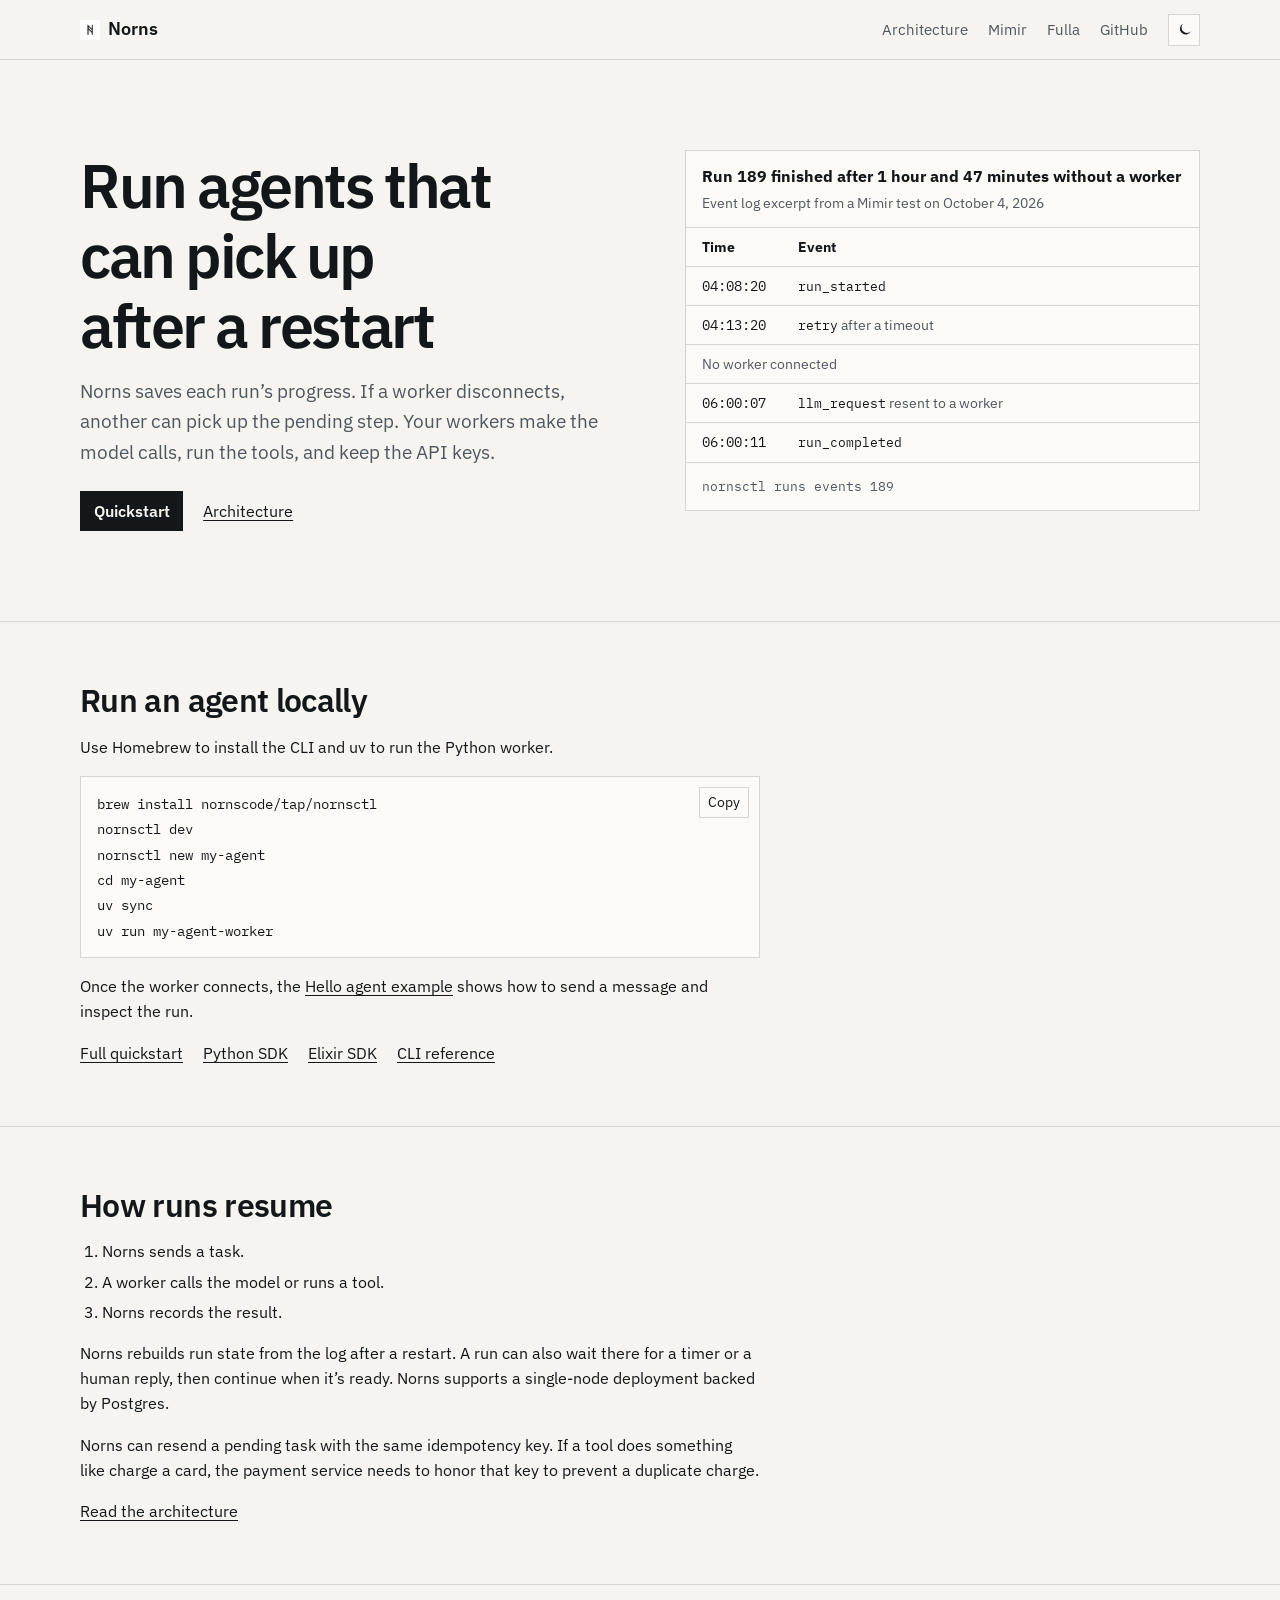
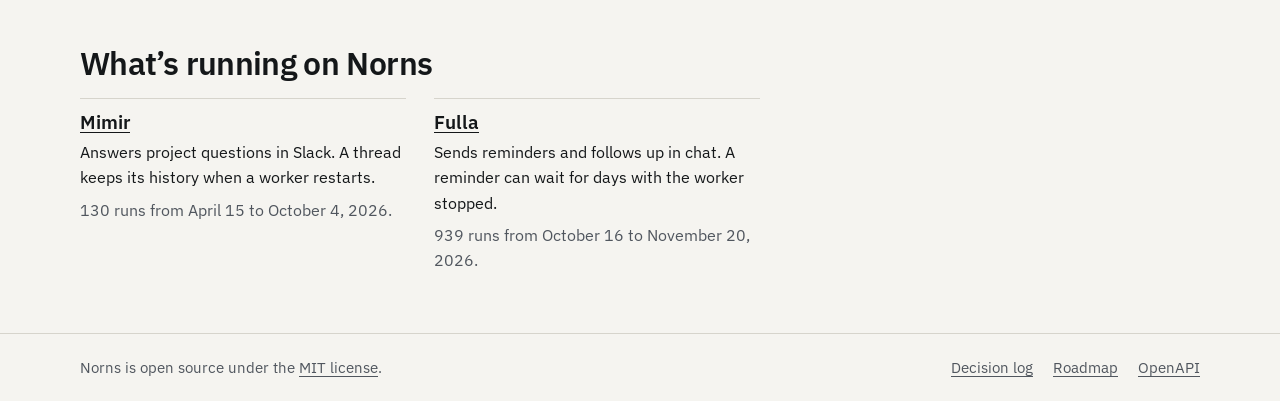
==== commit 15830814: "Restore the Fulla demo and simplify the Norns lead" ====
--- a/index.html
+++ b/index.html
@@ -6,7 +6,7 @@
     <title>Norns — Run agents that can pick up after a restart</title>
     <meta
       name="description"
-      content="Norns saves agent progress in Postgres so a run can pick up after a worker disconnects or Norns restarts."
+      content="Norns saves agent progress so a run can pick up after a worker disconnects or Norns restarts."
     />
     <meta name="color-scheme" content="dark light" />
     <meta name="theme-color" content="#0b0d10" media="(prefers-color-scheme: dark)" />
@@ -44,7 +44,7 @@
     <meta property="og:title" content="Norns — Run agents that can pick up after a restart" />
     <meta
       property="og:description"
-      content="Norns saves agent progress in Postgres so a run can pick up after a worker disconnects or Norns restarts."
+      content="Norns saves agent progress so a run can pick up after a worker disconnects or Norns restarts."
     />
     <meta property="og:image" content="https://nornscode.com/assets/og.png" />
     <meta property="og:image:secure_url" content="https://nornscode.com/assets/og.png" />
@@ -60,7 +60,7 @@
     <meta name="twitter:title" content="Norns — Run agents that can pick up after a restart" />
     <meta
       name="twitter:description"
-      content="Norns saves agent progress in Postgres so a run can pick up after a worker disconnects or Norns restarts."
+      content="Norns saves agent progress so a run can pick up after a worker disconnects or Norns restarts."
     />
     <meta name="twitter:image" content="https://nornscode.com/assets/og.png" />
     <meta
@@ -128,7 +128,7 @@
         <div>
           <h1>Run agents that can pick up after a restart</h1>
           <p class="lede">
-            Norns saves each run’s progress in Postgres. If a worker disconnects,
+            Norns saves each run’s progress. If a worker disconnects,
             another can pick up the pending step. Your workers make the model
             calls, run the tools, and keep the API keys.
           </p>
@@ -191,7 +191,7 @@
           <ol class="flow">
             <li>Norns sends a task.</li>
             <li>A worker calls the model or runs a tool.</li>
-            <li>Norns records the result in Postgres.</li>
+            <li>Norns records the result.</li>
           </ol>
           <p id="log-heading">
             Norns rebuilds run state from the log after a restart. A run can
--- a/styles.css
+++ b/styles.css
@@ -280,24 +280,75 @@
   height: auto;
 }
 
-.timeline {
-  display: grid;
+.reminder__chat {
+  display: grid;
+  gap: 0.55rem;
   margin: 0;
-  padding: 0;
+  padding: 0.8rem 1rem;
+  border-top: 1px solid var(--line);
   list-style: none;
 }
 
-.timeline li {
-  padding: 0.75rem 1rem;
-  border-top: 1px solid var(--line);
-}
-
-.timeline strong {
+.reminder__chat li {
+  display: grid;
+  gap: 0.22rem;
+}
+
+.reminder__chat time {
+  color: var(--muted);
+  font-size: 0.875rem;
+}
+
+.reminder__chat p {
+  justify-self: start;
+  padding: 0.3rem 0.6rem;
+  border-inline-start: 2px solid var(--line);
+  background: var(--bg);
   font-size: 0.9375rem;
 }
 
-.timeline p {
-  color: var(--muted);
+.reminder__chat p strong {
+  margin-inline-end: 0.25rem;
+}
+
+.reminder__chat .reminder__you {
+  justify-self: end;
+  border-inline-start-color: var(--accent);
+}
+
+.reminder__wait {
+  padding-block: 0.2rem;
+  text-align: center;
+  font-size: 0.875rem;
+  color: var(--muted);
+}
+
+.reminder__chat [data-pending] {
+  opacity: 0;
+}
+
+.reminder__controls:not([hidden]) {
+  display: flex;
+  justify-content: space-between;
+  align-items: center;
+  gap: 0.75rem;
+}
+
+.reminder__controls button {
+  padding: 0.2rem 0.5rem;
+  border: 1px solid var(--line);
+  background: var(--bg);
+  color: var(--fg);
+}
+
+.reminder__controls button:hover {
+  border-color: var(--accent);
+}
+
+@media (prefers-reduced-motion: no-preference) {
+  .reminder__chat li {
+    transition: opacity 180ms ease;
+  }
 }
 
 .content {
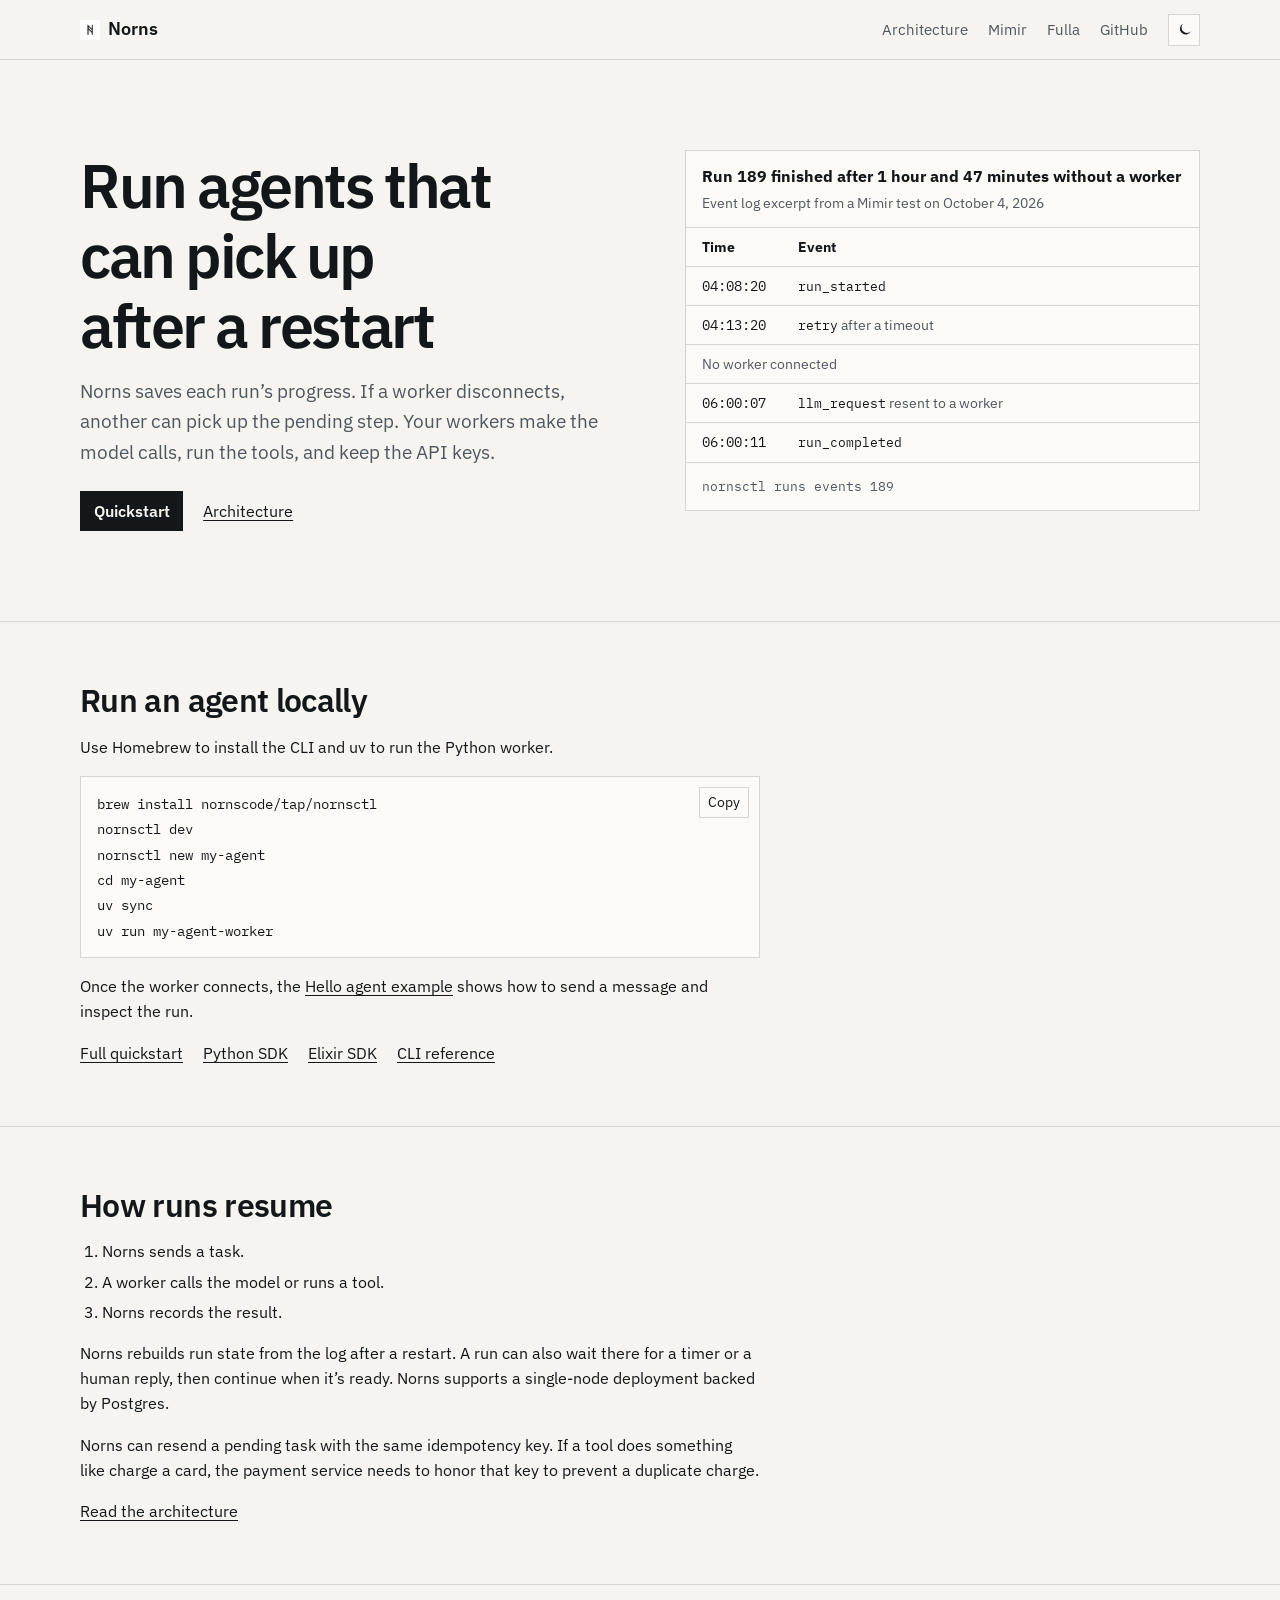
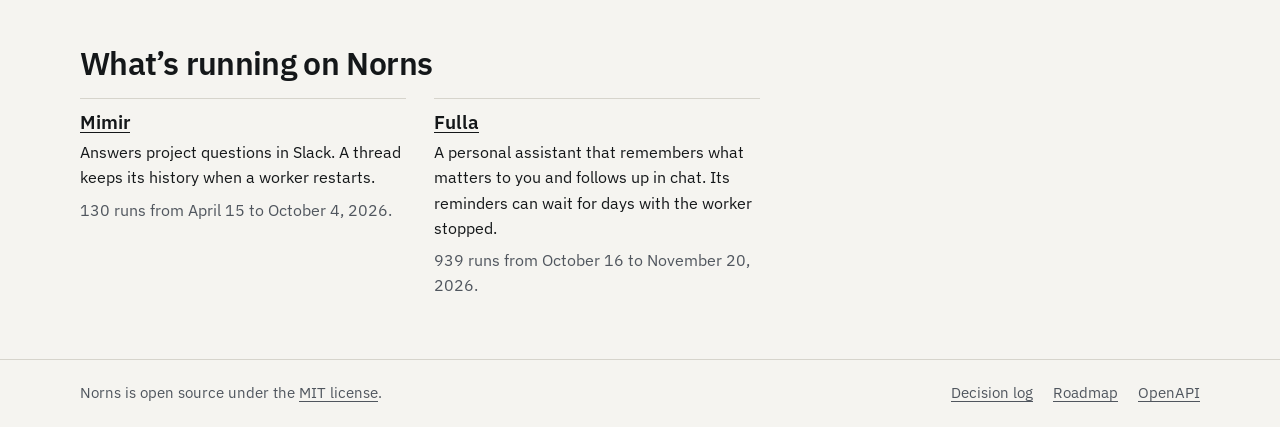
==== commit a12d599a: "Show more of what Fulla can do" ====
--- a/index.html
+++ b/index.html
@@ -218,7 +218,7 @@
             </article>
             <article>
               <h3><a href="/fulla/">Fulla</a></h3>
-              <p>Sends reminders and follows up in chat. A reminder can wait for days with the worker stopped.</p>
+              <p>A personal assistant that remembers what matters to you and follows up in chat. Its reminders can wait for days with the worker stopped.</p>
               <p class="muted">939 runs from October 16 to November 20, 2026.</p>
             </article>
           </div>
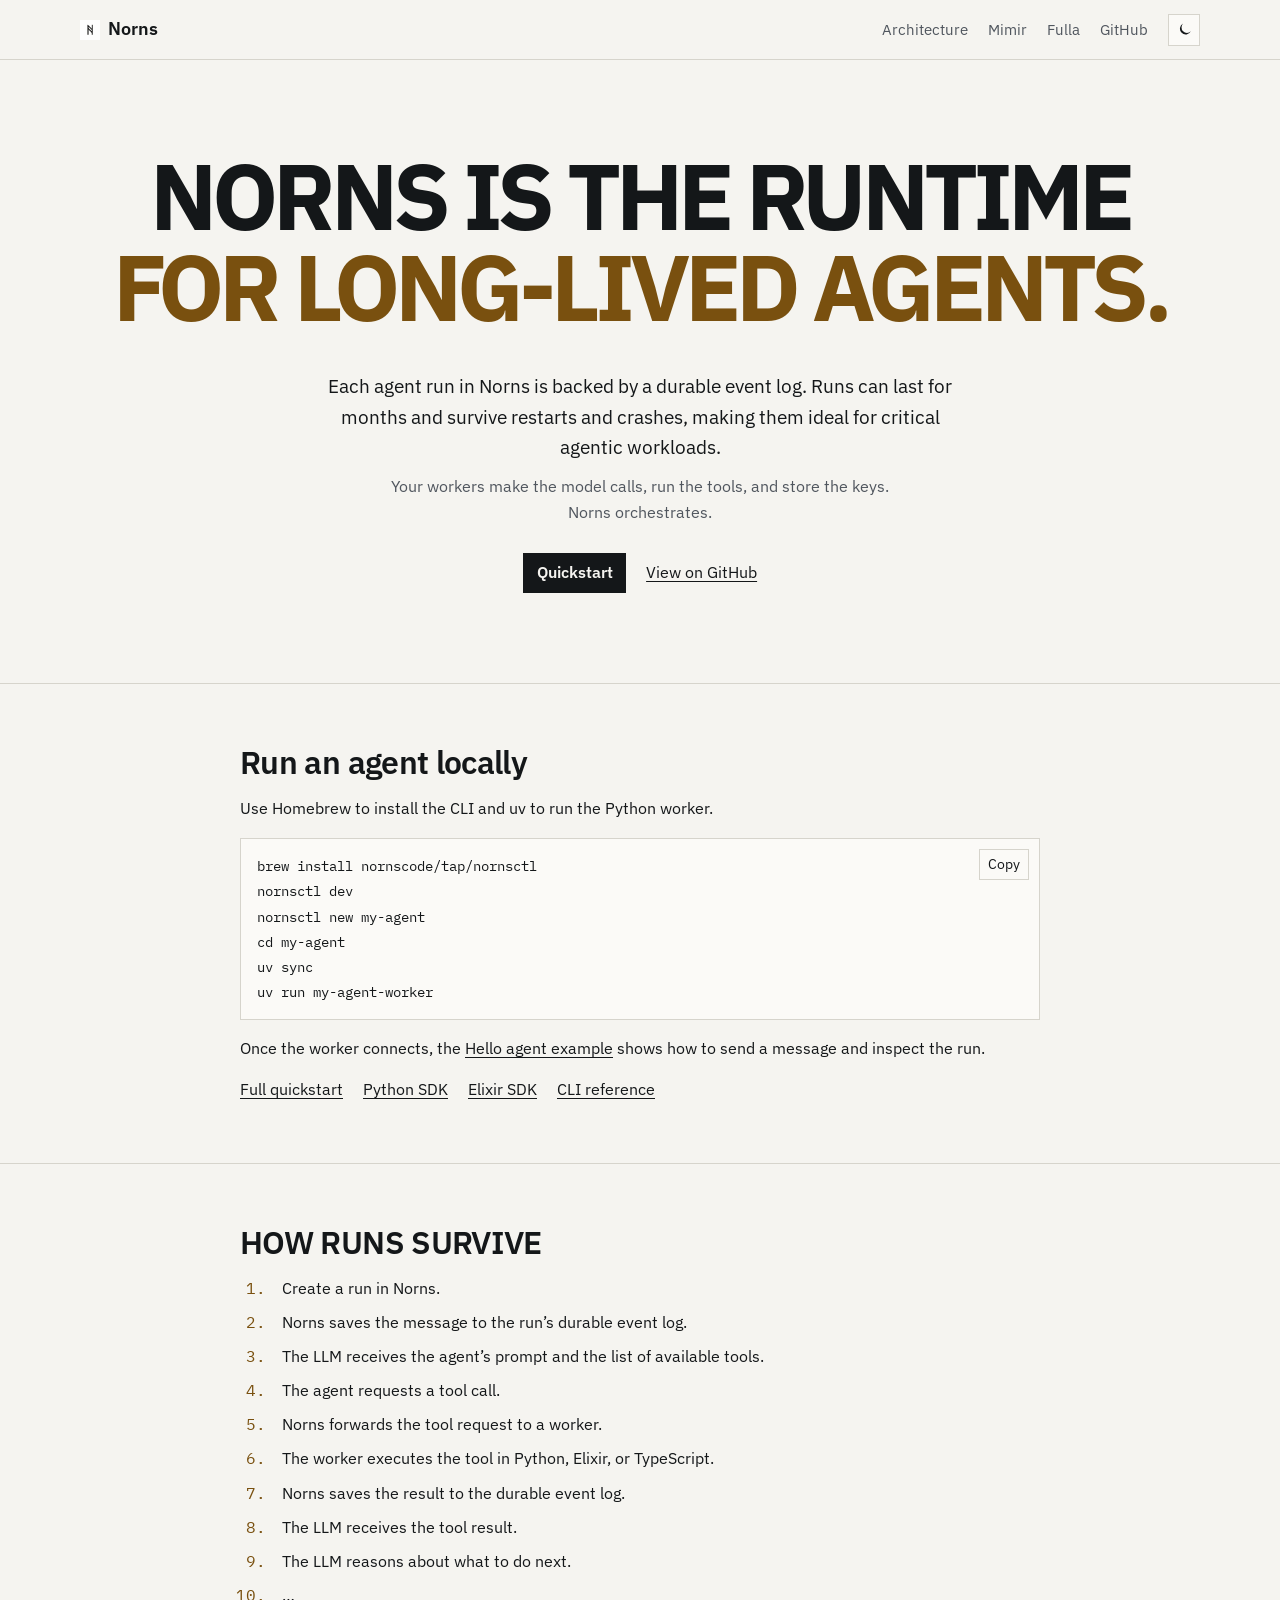
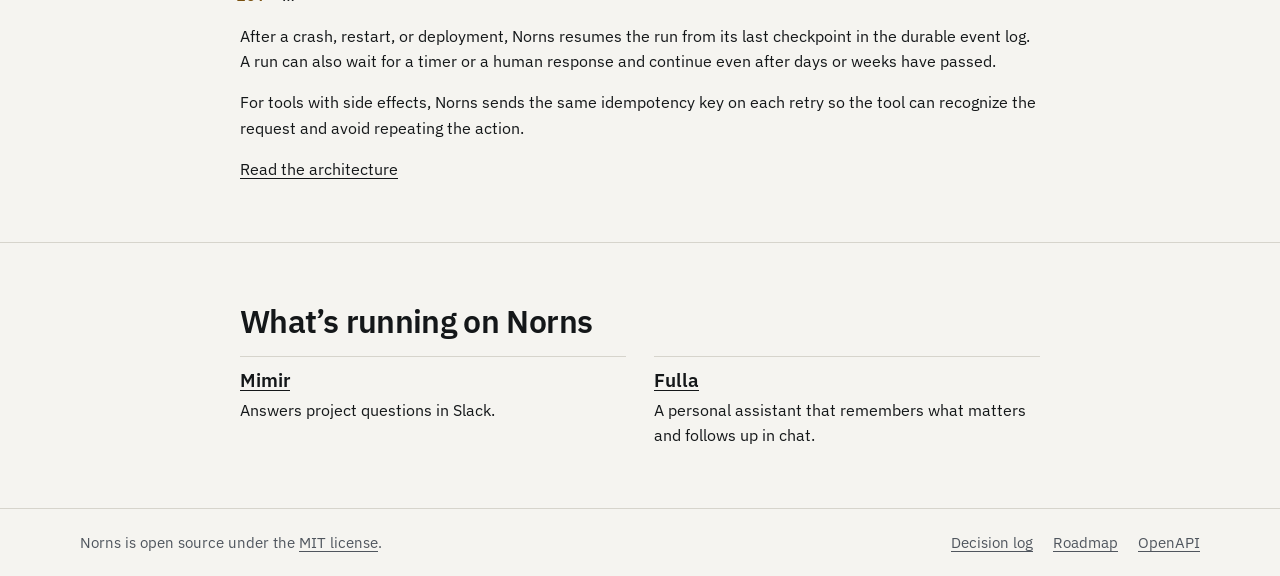
==== commit 4d36a59a: "Simplify the homepage around long-lived agent runs" ====
--- a/index.html
+++ b/index.html
@@ -3,10 +3,10 @@
   <head>
     <meta charset="utf-8" />
     <meta name="viewport" content="width=device-width, initial-scale=1" />
-    <title>Norns — Run agents that can pick up after a restart</title>
+    <title>Norns — The runtime for long-lived agents</title>
     <meta
       name="description"
-      content="Norns saves agent progress so a run can pick up after a worker disconnects or Norns restarts."
+      content="Norns is the open-source runtime for long-lived agents. Runs can wait for timers or replies and resume after workers disconnect or the runtime restarts."
     />
     <meta name="color-scheme" content="dark light" />
     <meta name="theme-color" content="#0b0d10" media="(prefers-color-scheme: dark)" />
@@ -32,7 +32,7 @@
     <link rel="preconnect" href="https://fonts.gstatic.com" crossorigin />
     <link
       rel="stylesheet"
-      href="https://fonts.googleapis.com/css2?family=IBM+Plex+Mono:wght@400;500&family=IBM+Plex+Sans:wght@400;500;600&display=swap"
+      href="https://fonts.googleapis.com/css2?family=IBM+Plex+Mono:wght@400;500&family=IBM+Plex+Sans:wght@400;500;600;700&display=swap"
     />
 
     <link rel="canonical" href="https://nornscode.com/" />
@@ -41,10 +41,10 @@
     <meta property="og:site_name" content="Norns" />
     <meta property="og:locale" content="en_US" />
     <meta property="og:url" content="https://nornscode.com/" />
-    <meta property="og:title" content="Norns — Run agents that can pick up after a restart" />
+    <meta property="og:title" content="Norns — The runtime for long-lived agents" />
     <meta
       property="og:description"
-      content="Norns saves agent progress so a run can pick up after a worker disconnects or Norns restarts."
+      content="Norns is the open-source runtime for long-lived agents. Runs can wait for timers or replies and resume after workers disconnect or the runtime restarts."
     />
     <meta property="og:image" content="https://nornscode.com/assets/og.png" />
     <meta property="og:image:secure_url" content="https://nornscode.com/assets/og.png" />
@@ -57,10 +57,10 @@
     />
 
     <meta name="twitter:card" content="summary_large_image" />
-    <meta name="twitter:title" content="Norns — Run agents that can pick up after a restart" />
+    <meta name="twitter:title" content="Norns — The runtime for long-lived agents" />
     <meta
       name="twitter:description"
-      content="Norns saves agent progress so a run can pick up after a worker disconnects or Norns restarts."
+      content="Norns is the open-source runtime for long-lived agents. Runs can wait for timers or replies and resume after workers disconnect or the runtime restarts."
     />
     <meta name="twitter:image" content="https://nornscode.com/assets/og.png" />
     <meta
@@ -124,39 +124,18 @@
     </header>
 
     <main id="main">
-      <section class="wrap hero">
-        <div>
-          <h1>Run agents that can pick up after a restart</h1>
-          <p class="lede">
-            Norns saves each run’s progress. If a worker disconnects,
-            another can pick up the pending step. Your workers make the model
-            calls, run the tools, and keep the API keys.
-          </p>
-          <div class="links">
-            <a class="primary" href="#setup-heading">Quickstart</a>
-            <a href="https://github.com/nornscode/norns/blob/main/docs/architecture.md">Architecture</a>
-          </div>
-        </div>
-
-        <figure class="panel">
-          <figcaption>
-            <strong>Run 189 finished after 1 hour and 47 minutes without a worker</strong>
-            <span>Event log excerpt from a Mimir test on October 4, 2026</span>
-          </figcaption>
-          <table class="run-log" aria-label="Run 189 events">
-            <thead>
-              <tr><th scope="col">Time</th><th scope="col">Event</th></tr>
-            </thead>
-            <tbody>
-              <tr><td><time>04:08:20</time></td><td><code>run_started</code></td></tr>
-              <tr><td><time>04:13:20</time></td><td><code>retry</code> <span>after a timeout</span></td></tr>
-              <tr><td colspan="2" class="log-gap">No worker connected</td></tr>
-              <tr><td><time>06:00:07</time></td><td><code>llm_request</code> <span>resent to a worker</span></td></tr>
-              <tr><td><time>06:00:11</time></td><td><code>run_completed</code></td></tr>
-            </tbody>
-          </table>
-          <div class="panel-foot"><code>nornsctl runs events 189</code></div>
-        </figure>
+      <section class="wrap hero hero--home">
+        <h1>NORNS IS THE RUNTIME <span>FOR LONG-LIVED AGENTS.</span></h1>
+        <p class="lede">
+          Each agent run in Norns is backed by a durable event log. Runs can last
+          for months and survive restarts and crashes, making them ideal for
+          critical agentic workloads.
+        </p>
+        <p class="hero__workers">Your workers make the model calls, run the tools, and store the keys. Norns orchestrates.</p>
+        <div class="links">
+          <a class="primary" href="#setup-heading">Quickstart</a>
+          <a href="https://github.com/nornscode/norns">View on GitHub</a>
+        </div>
       </section>
 
       <section class="section" aria-labelledby="setup-heading">
@@ -187,22 +166,24 @@
 
       <section class="section" id="system-heading" aria-labelledby="architecture-heading">
         <div class="wrap content">
-          <h2 id="architecture-heading">How runs resume</h2>
-          <ol class="flow">
-            <li>Norns sends a task.</li>
-            <li>A worker calls the model or runs a tool.</li>
-            <li>Norns records the result.</li>
+          <h2 id="architecture-heading">HOW RUNS SURVIVE</h2>
+          <ol class="run-steps" id="log-heading">
+            <li>Create a run in Norns.</li>
+            <li>Norns saves the message to the run’s durable event log.</li>
+            <li>The LLM receives the agent’s prompt and the list of available tools.</li>
+            <li>The agent requests a tool call.</li>
+            <li>Norns forwards the tool request to a worker.</li>
+            <li>The worker executes the tool in Python, Elixir, or TypeScript.</li>
+            <li>Norns saves the result to the durable event log.</li>
+            <li>The LLM receives the tool result.</li>
+            <li>The LLM reasons about what to do next.</li>
+            <li>…</li>
           </ol>
-          <p id="log-heading">
-            Norns rebuilds run state from the log after a restart. A run can
-            also wait there for a timer or a human reply, then continue when
-            it’s ready. Norns supports a single-node deployment backed by Postgres.
+          <p>
+            After a crash, restart, or deployment, Norns resumes the run from its last checkpoint in the durable event log.
+            A run can also wait for a timer or a human response and continue even after days or weeks have passed.
           </p>
-          <p>
-            Norns can resend a pending task with the same idempotency key.
-            If a tool does something like charge a card, the payment service
-            needs to honor that key to prevent a duplicate charge.
-          </p>
+          <p>For tools with side effects, Norns sends the same idempotency key on each retry so the tool can recognize the request and avoid repeating the action.</p>
           <a href="https://github.com/nornscode/norns/blob/main/docs/architecture.md">Read the architecture</a>
         </div>
       </section>
@@ -213,13 +194,11 @@
           <div class="examples">
             <article>
               <h3><a href="/mimir/">Mimir</a></h3>
-              <p>Answers project questions in Slack. A thread keeps its history when a worker restarts.</p>
-              <p class="muted">130 runs from April 15 to October 4, 2026.</p>
+              <p>Answers project questions in Slack.</p>
             </article>
             <article>
               <h3><a href="/fulla/">Fulla</a></h3>
-              <p>A personal assistant that remembers what matters to you and follows up in chat. Its reminders can wait for days with the worker stopped.</p>
-              <p class="muted">939 runs from October 16 to November 20, 2026.</p>
+              <p>A personal assistant that remembers what matters and follows up in chat.</p>
             </article>
           </div>
         </div>
--- a/styles.css
+++ b/styles.css
@@ -104,6 +104,10 @@
   margin-inline: auto;
 }
 
+.content {
+  max-width: 50rem;
+}
+
 .nav, .section, .footer {
   border-block-start: 1px solid var(--line);
 }
@@ -194,6 +198,44 @@
   align-items: start;
   gap: clamp(1.75rem, 5vw, 4rem);
   padding-block: clamp(2.5rem, 7vw, 6rem);
+}
+
+.hero--home {
+  display: block;
+  text-align: center;
+}
+
+.hero--home h1 {
+  max-width: none;
+  font-size: clamp(2.75rem, 7.3vw, 6.5rem);
+  font-weight: 700;
+  line-height: 0.98;
+  letter-spacing: -0.055em;
+}
+
+.hero--home h1 span {
+  display: block;
+  color: var(--accent);
+}
+
+.hero--home .lede, .hero__workers {
+  max-width: 60ch;
+  margin-inline: auto;
+  text-wrap: pretty;
+}
+
+.hero--home .lede {
+  margin-block: clamp(1.5rem, 3vw, 2.5rem) 0.75rem;
+  color: var(--fg);
+}
+
+.hero__workers {
+  margin-bottom: 1.75rem;
+  color: var(--muted);
+}
+
+.hero--home .links {
+  justify-content: center;
 }
 
 .lede {
@@ -230,7 +272,7 @@
   margin-top: 0.2rem;
 }
 
-.panel figcaption span, .panel-foot, .muted, .footer {
+.panel figcaption span, .panel-foot, .footer {
   color: var(--muted);
 }
 
@@ -242,42 +284,61 @@
   border-top: 1px solid var(--line);
 }
 
-.run-log, .stats {
+.stats {
   width: 100%;
   border-collapse: collapse;
+  border-bottom: 1px solid var(--line);
   text-align: left;
 }
 
-.run-log th, .run-log td, .stats th, .stats td {
+.stats th, .stats td {
   border-top: 1px solid var(--line);
   padding: 0.5rem 1rem;
-}
-
-.run-log th, .run-log td {
-  font-size: 0.875rem;
-}
-
-.run-log tbody td:first-child {
-  width: 1%;
-  white-space: nowrap;
-  font-family: var(--mono);
-  font-variant-numeric: tabular-nums;
-}
-
-.run-log tbody td.log-gap {
-  color: var(--muted);
-  font-family: var(--sans);
-  white-space: normal;
-}
-
-.run-log td span {
-  color: var(--muted);
 }
 
 .screenshot img {
   display: block;
   width: 100%;
   height: auto;
+}
+
+.demo-stack {
+  display: grid;
+  min-width: 0;
+  gap: 1.25rem;
+  width: 100%;
+}
+
+.demo-deck__controls:not([hidden]) {
+  display: flex;
+  justify-content: space-between;
+  align-items: center;
+  gap: 0.75rem;
+}
+
+.demo-deck__controls button {
+  padding: 0.3rem 0.65rem;
+  border: 1px solid var(--line);
+  background: var(--panel);
+  color: var(--fg);
+}
+
+.demo-deck__controls button:hover {
+  border-color: var(--accent);
+}
+
+.demo-deck__controls span {
+  color: var(--muted);
+  font-variant-numeric: tabular-nums;
+}
+
+.demo-deck__controls:not([hidden]) ~ .reminder:not([hidden]) {
+  position: relative;
+  width: calc(100% - 0.75rem);
+  margin-bottom: 0.75rem;
+  box-shadow:
+    4px 4px 0 var(--panel), 5px 5px 0 var(--line),
+    8px 8px 0 var(--panel), 9px 9px 0 var(--line);
 }
 
 .reminder__chat {
@@ -335,6 +396,7 @@
 }
 
 .reminder__controls button {
+  margin-inline-start: auto;
   padding: 0.2rem 0.5rem;
   border: 1px solid var(--line);
   background: var(--bg);
@@ -360,11 +422,28 @@
 }
 
 .content > * {
-  max-width: min(100%, 68ch);
+  max-width: 100%;
+}
+
+.run-steps {
+  margin: 0;
+  padding-inline-start: 2.25rem;
+}
+
+.run-steps li {
+  padding-inline-start: 0.35rem;
+}
+
+.run-steps li + li {
+  margin-block-start: 0.55rem;
+}
+
+.run-steps li::marker {
+  color: var(--accent);
+  font-family: var(--mono);
 }
 
 .content > h2 {
-  max-width: 100%;
   scroll-margin-top: 1rem;
 }
 
@@ -398,15 +477,6 @@
   display: inline;
 }
 
-.flow {
-  margin: 0;
-  padding-inline-start: 1.4rem;
-}
-
-.flow li + li {
-  margin-top: 0.3rem;
-}
-
 .stats th {
   padding-inline-start: 0;
   font-weight: 400;
@@ -418,14 +488,11 @@
   font-variant-numeric: tabular-nums;
 }
 
-.stats {
-  border-bottom: 1px solid var(--line);
-}
-
 .examples {
   display: grid;
   grid-template-columns: repeat(2, minmax(0, 1fr));
   gap: 1rem 1.75rem;
+  width: 100%;
 }
 
 .examples article {
@@ -447,7 +514,8 @@
     grid-template-columns: minmax(0, 1fr);
   }
 
-  .hero > figure {
+  .hero > figure,
+  .hero > .demo-stack {
     width: min(100%, 34rem);
   }
 }
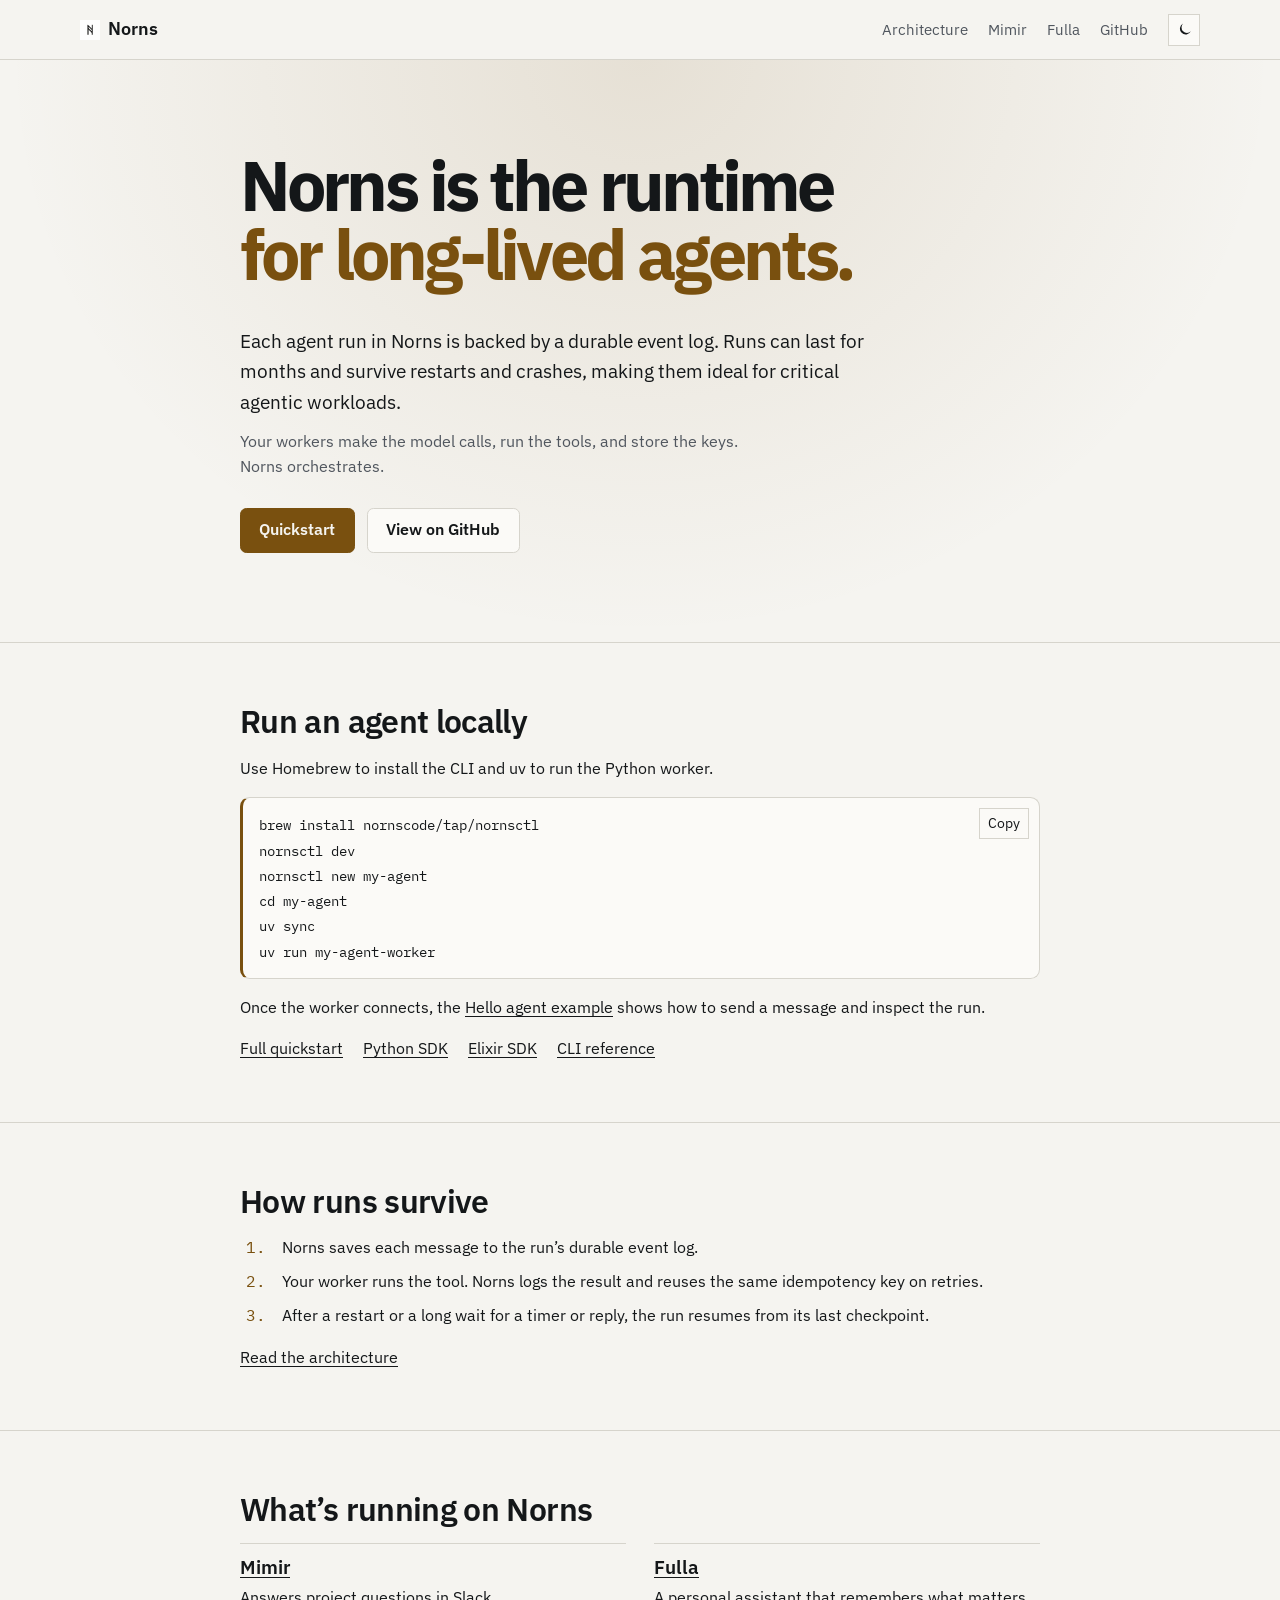
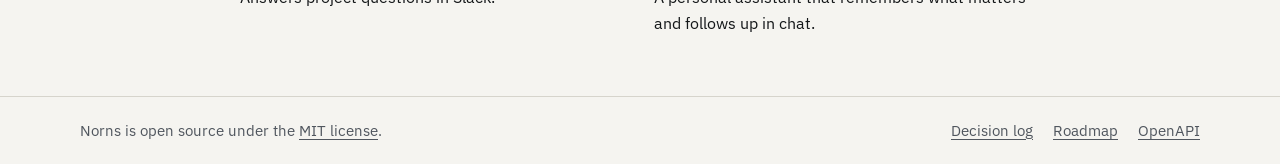
==== commit dea0f966: "Balance the homepage layout and shorten the run lifecycle" ====
--- a/index.html
+++ b/index.html
@@ -69,7 +69,7 @@
     />
 
     <link rel="icon" href="/assets/norns-logo.png" type="image/png" />
-    <link rel="stylesheet" href="/styles.css" />
+    <link rel="stylesheet" href="/styles.css?v=runtime-hero-2" />
 
     <!-- Privacy-friendly analytics by Plausible -->
     <script
@@ -124,17 +124,19 @@
     </header>
 
     <main id="main">
-      <section class="wrap hero hero--home">
-        <h1>NORNS IS THE RUNTIME <span>FOR LONG-LIVED AGENTS.</span></h1>
-        <p class="lede">
-          Each agent run in Norns is backed by a durable event log. Runs can last
-          for months and survive restarts and crashes, making them ideal for
-          critical agentic workloads.
-        </p>
-        <p class="hero__workers">Your workers make the model calls, run the tools, and store the keys. Norns orchestrates.</p>
-        <div class="links">
-          <a class="primary" href="#setup-heading">Quickstart</a>
-          <a href="https://github.com/nornscode/norns">View on GitHub</a>
+      <section class="hero--home">
+        <div class="wrap">
+          <h1>Norns is the runtime <span>for long-lived agents.</span></h1>
+          <p class="lede">
+            Each agent run in Norns is backed by a durable event log. Runs can last
+            for months and survive restarts and crashes, making them ideal for
+            critical agentic workloads.
+          </p>
+          <p class="hero__workers">Your workers make the model calls, run the tools, and store the keys. Norns orchestrates.</p>
+          <div class="links">
+            <a class="primary" href="#setup-heading">Quickstart</a>
+            <a href="https://github.com/nornscode/norns">View on GitHub</a>
+          </div>
         </div>
       </section>
 
@@ -166,24 +168,12 @@
 
       <section class="section" id="system-heading" aria-labelledby="architecture-heading">
         <div class="wrap content">
-          <h2 id="architecture-heading">HOW RUNS SURVIVE</h2>
+          <h2 id="architecture-heading">How runs survive</h2>
           <ol class="run-steps" id="log-heading">
-            <li>Create a run in Norns.</li>
-            <li>Norns saves the message to the run’s durable event log.</li>
-            <li>The LLM receives the agent’s prompt and the list of available tools.</li>
-            <li>The agent requests a tool call.</li>
-            <li>Norns forwards the tool request to a worker.</li>
-            <li>The worker executes the tool in Python, Elixir, or TypeScript.</li>
-            <li>Norns saves the result to the durable event log.</li>
-            <li>The LLM receives the tool result.</li>
-            <li>The LLM reasons about what to do next.</li>
-            <li>…</li>
+            <li>Norns saves each message to the run’s durable event log.</li>
+            <li>Your worker runs the tool. Norns logs the result and reuses the same idempotency key on retries.</li>
+            <li>After a restart or a long wait for a timer or reply, the run resumes from its last checkpoint.</li>
           </ol>
-          <p>
-            After a crash, restart, or deployment, Norns resumes the run from its last checkpoint in the durable event log.
-            A run can also wait for a timer or a human response and continue even after days or weeks have passed.
-          </p>
-          <p>For tools with side effects, Norns sends the same idempotency key on each retry so the tool can recognize the request and avoid repeating the action.</p>
           <a href="https://github.com/nornscode/norns/blob/main/docs/architecture.md">Read the architecture</a>
         </div>
       </section>
--- a/styles.css
+++ b/styles.css
@@ -104,7 +104,7 @@
   margin-inline: auto;
 }
 
-.content {
+.hero--home > .wrap, .content {
   max-width: 50rem;
 }
 
@@ -201,13 +201,13 @@
 }
 
 .hero--home {
-  display: block;
-  text-align: center;
+  padding-block: clamp(3rem, 7vw, 6rem);
+  background: radial-gradient(ellipse at 50% 0%, color-mix(in srgb, var(--accent) 12%, transparent), transparent 70%);
 }
 
 .hero--home h1 {
   max-width: none;
-  font-size: clamp(2.75rem, 7.3vw, 6.5rem);
+  font-size: clamp(2.4rem, 6.4vw, 4.4rem);
   font-weight: 700;
   line-height: 0.98;
   letter-spacing: -0.055em;
@@ -219,8 +219,7 @@
 }
 
 .hero--home .lede, .hero__workers {
-  max-width: 60ch;
-  margin-inline: auto;
+  max-width: 58ch;
   text-wrap: pretty;
 }
 
@@ -235,7 +234,31 @@
 }
 
 .hero--home .links {
-  justify-content: center;
+  gap: 0.75rem;
+}
+
+.hero--home .links a {
+  padding: 0.55rem 1.15rem;
+  border: 1px solid var(--line);
+  border-radius: 0.4rem;
+  background: var(--panel);
+  font-weight: 600;
+  text-decoration: none;
+}
+
+.hero--home .links .primary {
+  background: var(--accent);
+  color: var(--bg);
+  border-color: var(--accent);
+}
+
+.hero--home .links a:hover {
+  border-color: var(--fg);
+}
+
+.hero--home + .section .setup {
+  border-radius: 0.6rem;
+  border-inline-start: 3px solid var(--accent);
 }
 
 .lede {
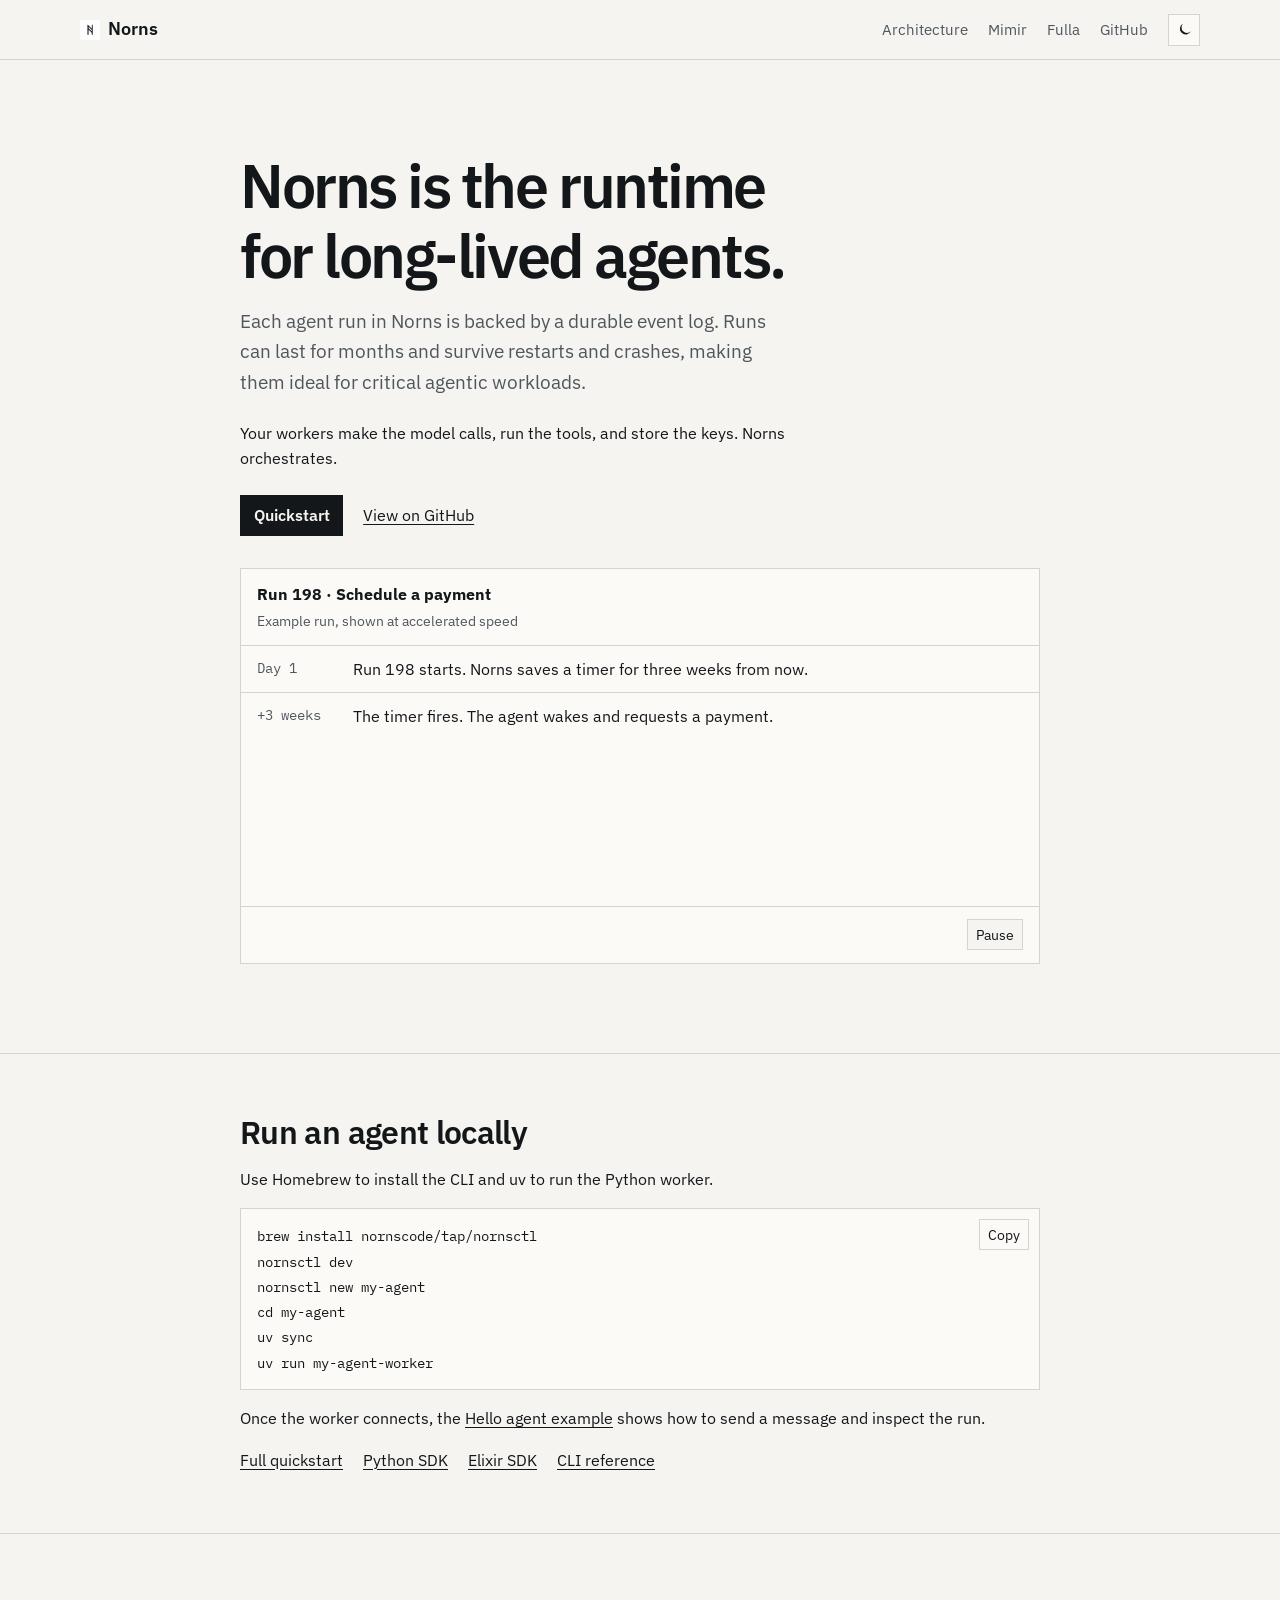
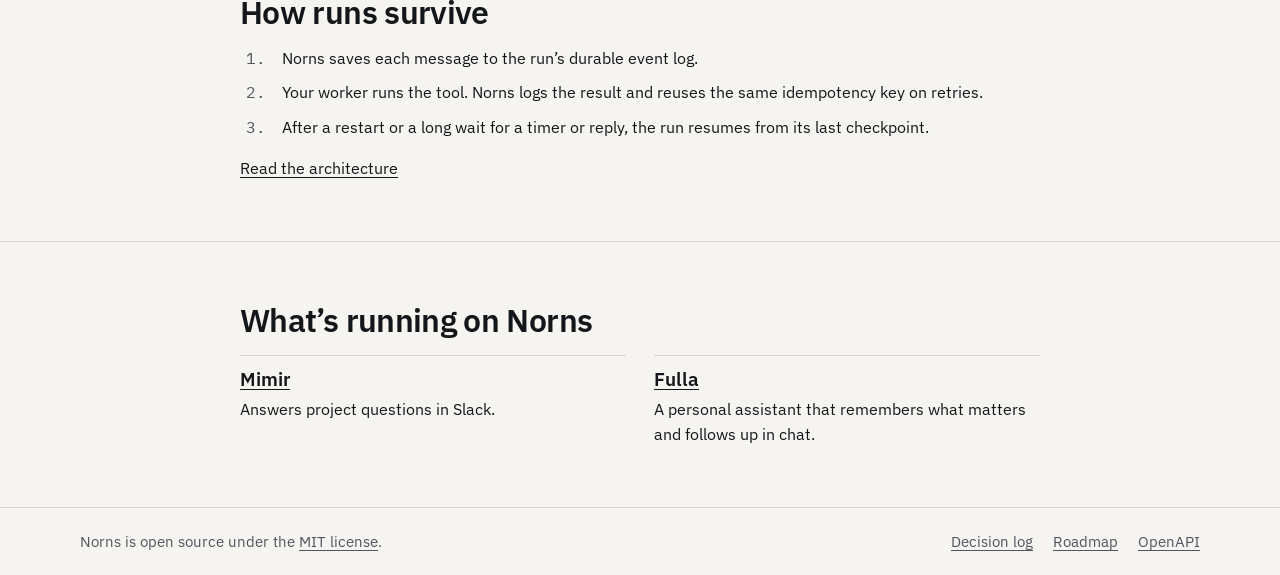
==== commit 0b226763: "Match the homepage to the agent pages and illustrate a durable run" ====
--- a/index.html
+++ b/index.html
@@ -69,7 +69,7 @@
     />
 
     <link rel="icon" href="/assets/norns-logo.png" type="image/png" />
-    <link rel="stylesheet" href="/styles.css?v=runtime-hero-2" />
+    <link rel="stylesheet" href="/styles.css?v=runtime-hero-3" />
 
     <!-- Privacy-friendly analytics by Plausible -->
     <script
@@ -124,9 +124,9 @@
     </header>
 
     <main id="main">
-      <section class="hero--home">
+      <section class="hero hero--home">
         <div class="wrap">
-          <h1>Norns is the runtime <span>for long-lived agents.</span></h1>
+          <h1>Norns is the runtime for long-lived agents.</h1>
           <p class="lede">
             Each agent run in Norns is backed by a durable event log. Runs can last
             for months and survive restarts and crashes, making them ideal for
@@ -137,6 +137,22 @@
             <a class="primary" href="#setup-heading">Quickstart</a>
             <a href="https://github.com/nornscode/norns">View on GitHub</a>
           </div>
+          <figure class="panel run-trace" data-reminder-demo>
+            <figcaption>
+              <strong>Run 198 · Schedule a payment</strong>
+              <span>Example run, shown at accelerated speed</span>
+            </figcaption>
+            <ol aria-label="Run events">
+              <li data-reminder-step><code>Day 1</code><span>Run 198 starts. Norns saves a timer for three weeks from now.</span></li>
+              <li data-reminder-step><code>+3 weeks</code><span>The timer fires. The agent wakes and requests a payment.</span></li>
+              <li data-reminder-step><code>Worker A</code><span>The payment service accepts the charge. The worker crashes before reporting the result.</span></li>
+              <li data-reminder-step><code>Worker B</code><span>A new worker connects. Norns resends the pending tool call with the same idempotency key.</span></li>
+              <li data-reminder-step><code>Complete</code><span>The payment service returns the original receipt. Norns records it. One charge, one completed run.</span></li>
+            </ol>
+            <div class="panel-foot reminder__controls" hidden>
+              <button type="button" data-reminder-play>Replay</button>
+            </div>
+          </figure>
         </div>
       </section>
 
--- a/styles.css
+++ b/styles.css
@@ -201,64 +201,38 @@
 }
 
 .hero--home {
-  padding-block: clamp(3rem, 7vw, 6rem);
-  background: radial-gradient(ellipse at 50% 0%, color-mix(in srgb, var(--accent) 12%, transparent), transparent 70%);
-}
-
-.hero--home h1 {
-  max-width: none;
-  font-size: clamp(2.4rem, 6.4vw, 4.4rem);
-  font-weight: 700;
-  line-height: 0.98;
-  letter-spacing: -0.055em;
-}
-
-.hero--home h1 span {
   display: block;
-  color: var(--accent);
-}
-
-.hero--home .lede, .hero__workers {
+}
+
+.run-trace {
+  margin-top: 2rem;
+}
+
+.run-trace ol {
+  list-style: none;
+  margin: 0;
+  padding: 0;
+}
+
+.run-trace li {
+  display: grid;
+  grid-template-columns: 8ch minmax(0, 1fr);
+  gap: 1rem;
+  padding: 0.65rem 1rem;
+  border-top: 1px solid var(--line);
+}
+
+.run-trace code {
+  color: var(--muted);
+}
+
+.run-trace [data-pending] {
+  visibility: hidden;
+}
+
+.hero__workers {
   max-width: 58ch;
-  text-wrap: pretty;
-}
-
-.hero--home .lede {
-  margin-block: clamp(1.5rem, 3vw, 2.5rem) 0.75rem;
-  color: var(--fg);
-}
-
-.hero__workers {
-  margin-bottom: 1.75rem;
-  color: var(--muted);
-}
-
-.hero--home .links {
-  gap: 0.75rem;
-}
-
-.hero--home .links a {
-  padding: 0.55rem 1.15rem;
-  border: 1px solid var(--line);
-  border-radius: 0.4rem;
-  background: var(--panel);
-  font-weight: 600;
-  text-decoration: none;
-}
-
-.hero--home .links .primary {
-  background: var(--accent);
-  color: var(--bg);
-  border-color: var(--accent);
-}
-
-.hero--home .links a:hover {
-  border-color: var(--fg);
-}
-
-.hero--home + .section .setup {
-  border-radius: 0.6rem;
-  border-inline-start: 3px solid var(--accent);
+  margin-bottom: 1.5rem;
 }
 
 .lede {
@@ -462,7 +436,7 @@
 }
 
 .run-steps li::marker {
-  color: var(--accent);
+  color: var(--muted);
   font-family: var(--mono);
 }
 
